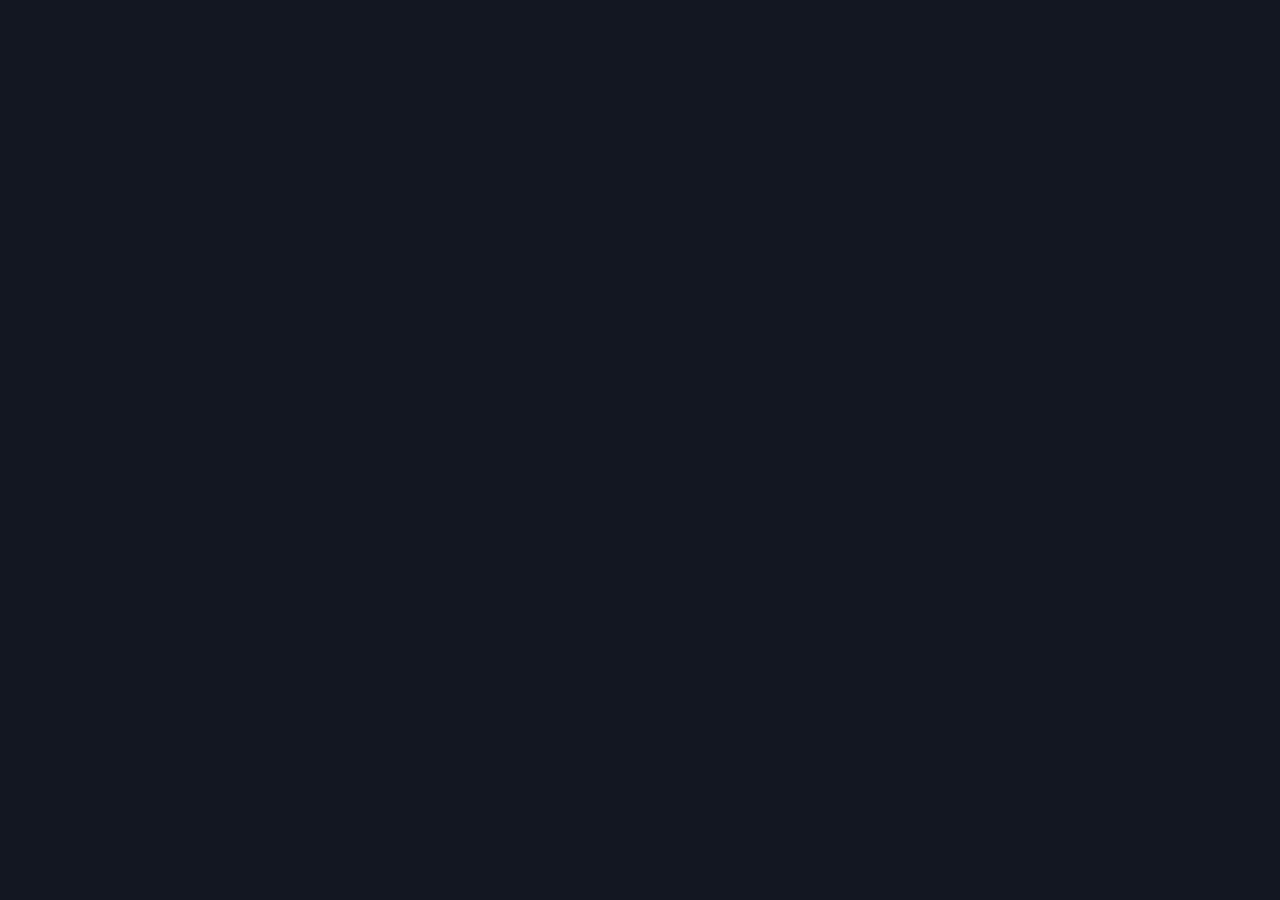
==== frontend/blank.html @ 0f849b4c "finished ML" ====
<!DOCTYPE html>
<html lang="en">
	<head>
		<meta charset="UTF-8">
		<meta name="viewport" content="width=device-width, initial-scale=1">
		<title></title>
		<style>
			html, body { width: 100%; height: 100%; margin: 0; background: #131722; }
		</style>
	</head>
	<body></body>
</html>
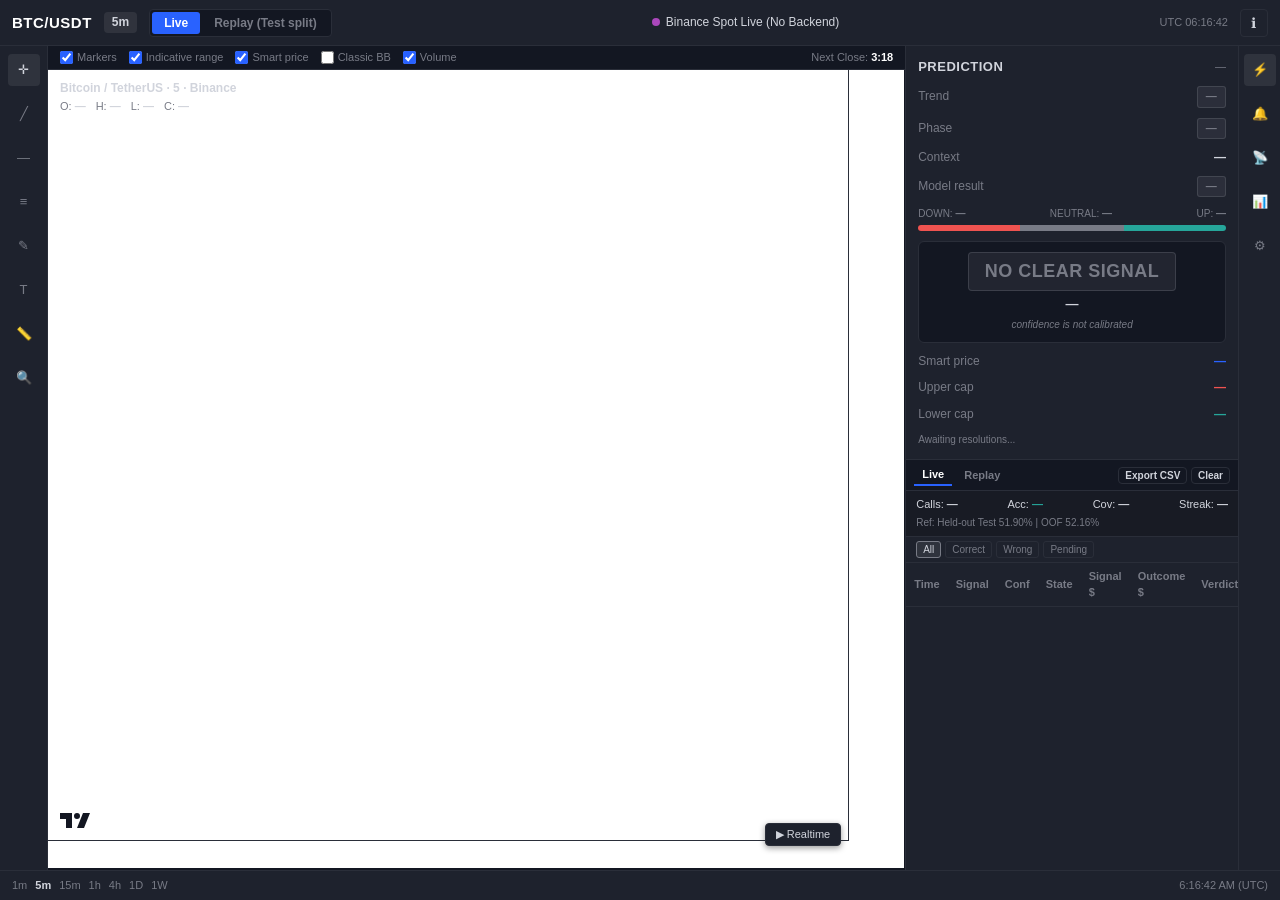
==== commit 792092ad: "frontend: trader dashboard" ====
--- a/frontend/blank.html
+++ b/frontend/blank.html
@@ -1,12 +1,332 @@
 <!DOCTYPE html>
 <html lang="en">
-	<head>
-		<meta charset="UTF-8">
-		<meta name="viewport" content="width=device-width, initial-scale=1">
-		<title></title>
-		<style>
-			html, body { width: 100%; height: 100%; margin: 0; background: #131722; }
-		</style>
-	</head>
-	<body></body>
-</html>
+
+<head>
+  <meta charset="UTF-8">
+  <meta name="viewport" content="width=device-width, initial-scale=1, viewport-fit=cover">
+  <title>BTC/USDT 5m — AI Trader Dashboard</title>
+  <link rel="stylesheet" href="assets/css/dashboard.css">
+  <script src="assets/vendor/lightweight-charts.standalone.production.js"></script>
+</head>
+
+<body>
+  <div class="app-shell">
+    <!-- 1. Top Header -->
+    <header class="header" role="banner">
+      <div class="header-left">
+        <div class="symbol-badge">BTC/USDT</div>
+        <div class="timeframe-pill">5m</div>
+        <div class="segmented-switch" role="tablist">
+          <button id="btn-tab-live" class="segmented-btn active" role="tab" aria-selected="true">Live</button>
+          <button id="btn-tab-replay" class="segmented-btn" role="tab" aria-selected="false">Replay (Test
+            split)</button>
+        </div>
+      </div>
+
+      <div class="header-center">
+        <div class="status-indicator">
+          <span id="status-dot" class="status-dot live"></span>
+          <span id="status-text">Connecting...</span>
+        </div>
+      </div>
+
+      <div class="header-right">
+        <div id="clock-server" class="tabular-nums" style="color: var(--text-dim); font-size: 11px;">UTC 00:00:00</div>
+        <button id="btn-guide" class="btn-icon" aria-label="System Guide & Manual" title="System Guide">ℹ</button>
+      </div>
+    </header>
+
+    <!-- 2. Main Row -->
+    <main class="main-row" role="main">
+      <!-- Left Drawing / Tool Icon Bar -->
+      <aside class="left-toolbar" aria-label="Drawing Tools">
+        <div class="tool-icon active" title="Crosshair">✛</div>
+        <div class="tool-icon" title="Trendline">╱</div>
+        <div class="tool-icon" title="Horizontal Line">―</div>
+        <div class="tool-icon" title="Fibonacci">≡</div>
+        <div class="tool-icon" title="Brush">✎</div>
+        <div class="tool-icon" title="Text">T</div>
+        <div class="tool-icon" title="Measure">📏</div>
+        <div class="tool-icon" title="Zoom In">🔍</div>
+      </aside>
+
+      <!-- Center Chart Viewport -->
+      <section class="chart-area" aria-label="Chart Area">
+        <!-- Layer Overlays Bar -->
+        <div class="chart-toolbar">
+          <div class="layer-toggles">
+            <label class="layer-toggle">
+              <input type="checkbox" data-layer="markers" checked> Markers
+            </label>
+            <label class="layer-toggle">
+              <input type="checkbox" data-layer="bands" checked> Indicative range
+            </label>
+            <label class="layer-toggle">
+              <input type="checkbox" data-layer="smartPrice" checked> Smart price
+            </label>
+            <label class="layer-toggle">
+              <input type="checkbox" data-layer="classicBb"> Classic BB
+            </label>
+            <label class="layer-toggle">
+              <input type="checkbox" data-layer="volume" checked> Volume
+            </label>
+          </div>
+          <div id="countdown-label" style="color: var(--text-dim);">
+            Next Close: <b id="pred-countdown" class="tabular-nums" style="color: #fff;">00:00</b>
+          </div>
+        </div>
+
+        <div id="stale-banner" class="stale-banner"></div>
+
+        <!-- Live Chart Container -->
+        <div id="live-view" class="chart-viewport" style="display: flex;">
+          <div id="live-chart-container" class="chart-container"></div>
+          <div class="chart-legend">
+            <div class="legend-symbol-row">
+              <span>Bitcoin / TetherUS · 5 · Binance</span>
+            </div>
+            <div id="live-legend-ohlc" class="legend-ohlc-row tabular-nums">
+              <span>O: <b class="legend-val">—</b></span>
+              <span>H: <b class="legend-val">—</b></span>
+              <span>L: <b class="legend-val">—</b></span>
+              <span>C: <b class="legend-val">—</b></span>
+            </div>
+          </div>
+          <button id="btn-realtime" class="realtime-btn" title="Go to real-time">▶ Realtime</button>
+        </div>
+
+        <!-- Replay Chart Container -->
+        <div id="replay-view" class="replay-view">
+          <!-- Overview Strip (Train / Val / Test Zones) -->
+          <div class="overview-strip">
+            <div class="overview-legend">
+              <span class="overview-legend-item"><span class="split-dot train"></span>TRAIN</span>
+              <span class="overview-legend-item"><span class="split-dot val"></span>VAL</span>
+              <span class="overview-legend-item"><span class="split-dot test"></span>TEST</span>
+            </div>
+            <div id="overview-chart-container" style="width: 100%; height: 100%;"></div>
+          </div>
+
+          <!-- Replay Interactive Control Bar -->
+          <div class="replay-controls-bar">
+            <div class="replay-controls-left">
+              <button id="btn-test-now" class="btn-ctrl btn-primary">Test now</button>
+              <button id="btn-play-pause" class="btn-ctrl">▶ Play</button>
+              <button id="btn-step-prev" class="btn-ctrl" title="Step -1 (hide candle)">◀ Step -1</button>
+              <button id="btn-step-next" class="btn-ctrl" title="Step +1 (reveal candle)">Step +1 ▶</button>
+              <button id="btn-speed" class="btn-ctrl" title="Replay Speed">1x</button>
+              <button id="btn-reset-replay" class="btn-ctrl">Reset</button>
+            </div>
+            <div class="replay-controls-right">
+              <span id="replay-date-badge" class="badge up">TEST SPLIT</span>
+              <input type="datetime-local" id="replay-date-picker" class="btn-ctrl" style="cursor: pointer;">
+            </div>
+          </div>
+
+          <div id="replay-chart-container" class="chart-container" style="flex: 1; min-height: 0;"></div>
+
+          <div class="replay-footnote">
+            ℹ Replay is a demonstration on held-out data. Do not use it to tune the model.
+          </div>
+        </div>
+      </section>
+
+      <!-- Right Column: Prediction Panel + Log (One Flex Container) -->
+      <aside class="right-column" aria-label="Intelligence Column">
+        <!-- Panel 1: Prediction Panel -->
+        <section class="prediction-panel" aria-label="Model Prediction Panel">
+          <div class="panel-header">
+            <span class="panel-title">Prediction</span>
+            <span id="pred-candle-time" class="panel-subtitle tabular-nums">—</span>
+          </div>
+
+          <!-- Trend & Phase -->
+          <div class="panel-row">
+            <span class="panel-label">Trend</span>
+            <span id="pred-trend-badge" class="badge neutral">—</span>
+          </div>
+          <div class="panel-row">
+            <span class="panel-label">Phase</span>
+            <span id="pred-phase-badge" class="badge neutral">—</span>
+          </div>
+          <div class="panel-row">
+            <span class="panel-label">Context</span>
+            <b id="pred-context-text" style="color: var(--text);">—</b>
+          </div>
+
+          <!-- Model Argmax Result -->
+          <div class="panel-row">
+            <span class="panel-label">Model result</span>
+            <span id="pred-model-result" class="badge neutral"
+              title="Argmax of blended probabilities before override rule">—</span>
+          </div>
+
+          <!-- 3-Class Probabilities -->
+          <div class="probs-container">
+            <div class="prob-labels tabular-nums">
+              <span>DOWN: <b id="pred-prob-down">—</b></span>
+              <span>NEUTRAL: <b id="pred-prob-neu">—</b></span>
+              <span>UP: <b id="pred-prob-up">—</b></span>
+            </div>
+            <div class="prob-track">
+              <div id="prob-bar-down" class="prob-seg down" style="width: 33%;"></div>
+              <div id="prob-bar-neu" class="prob-seg neutral" style="width: 34%;"></div>
+              <div id="prob-bar-up" class="prob-seg up" style="width: 33%;"></div>
+            </div>
+          </div>
+
+          <!-- FINAL DECISION -->
+          <div class="decision-card">
+            <div id="pred-final-badge" class="decision-badge-large badge neutral">NO CLEAR SIGNAL</div>
+            <div id="pred-confidence" class="decision-confidence tabular-nums">—</div>
+            <div class="uncalibrated-note">confidence is not calibrated</div>
+          </div>
+
+          <!-- Indicative Targets -->
+          <div class="panel-row">
+            <span class="panel-label">Smart price</span>
+            <b id="pred-smart-price" class="tabular-nums" style="color: var(--accent);">—</b>
+          </div>
+          <div class="panel-row">
+            <span class="panel-label">Upper cap</span>
+            <b id="pred-upper-cap" class="tabular-nums" style="color: var(--down);">—</b>
+          </div>
+          <div class="panel-row">
+            <span class="panel-label">Lower cap</span>
+            <b id="pred-lower-cap" class="tabular-nums" style="color: var(--up);">—</b>
+          </div>
+          <div class="panel-row" style="font-size: 10px; color: var(--text-dim);">
+            <span id="pred-band-containment">Awaiting resolutions...</span>
+          </div>
+        </section>
+
+        <!-- Panel 2: Prediction Log -->
+        <section class="prediction-log" aria-label="Prediction Ledger Log">
+          <div class="log-tabs-bar">
+            <div class="log-tabs">
+              <button id="log-tab-live" class="log-tab active">Live</button>
+              <button id="log-tab-replay" class="log-tab">Replay</button>
+            </div>
+            <div>
+              <button id="btn-export-csv" class="btn-ctrl" style="padding: 2px 6px; font-size: 10px;">Export
+                CSV</button>
+              <button id="btn-clear-replay" class="btn-ctrl" style="padding: 2px 6px; font-size: 10px;">Clear</button>
+            </div>
+          </div>
+
+          <!-- Summary Strip -->
+          <div class="log-summary-strip">
+            <div class="summary-stats-row">
+              <span>Calls: <b id="log-stat-calls" class="tabular-nums">—</b></span>
+              <span>Acc: <b id="log-stat-accuracy" class="tabular-nums" style="color: var(--up);">—</b></span>
+              <span>Cov: <b id="log-stat-coverage" class="tabular-nums">—</b></span>
+              <span>Streak: <b id="log-stat-streak" class="tabular-nums">—</b></span>
+            </div>
+            <div id="log-stat-benchmark" style="font-size: 10px; color: var(--text-dim);">
+              Ref: Held-out Test 51.90% | OOF 52.16%
+            </div>
+          </div>
+
+          <!-- Filter Pills -->
+          <div class="log-filters-bar">
+            <div class="filter-pills">
+              <button class="filter-pill active" data-filter="all">All</button>
+              <button class="filter-pill" data-filter="correct">Correct</button>
+              <button class="filter-pill" data-filter="wrong">Wrong</button>
+              <button class="filter-pill" data-filter="pending">Pending</button>
+            </div>
+          </div>
+
+          <!-- Scrollable Table -->
+          <div class="log-table-container">
+            <table class="log-table">
+              <thead>
+                <tr>
+                  <th>Time</th>
+                  <th>Signal</th>
+                  <th>Conf</th>
+                  <th>State</th>
+                  <th>Signal $</th>
+                  <th>Outcome $</th>
+                  <th>Verdict</th>
+                </tr>
+              </thead>
+              <tbody id="log-table-body"></tbody>
+            </table>
+          </div>
+        </section>
+      </aside>
+
+      <!-- Far Right Icon Strip -->
+      <aside class="right-strip" aria-label="Right Strip Toolbar">
+        <div class="tool-icon active" title="Signals">⚡</div>
+        <div class="tool-icon" title="Alerts">🔔</div>
+        <div class="tool-icon" title="Data Feed">📡</div>
+        <div class="tool-icon" title="Scorecard">📊</div>
+        <div class="tool-icon" title="Settings">⚙</div>
+      </aside>
+    </main>
+
+    <!-- 3. Bottom Bar -->
+    <footer class="bottom-bar" role="contentinfo">
+      <div class="tf-shortcuts">
+        <span class="tf-shortcut">1m</span>
+        <span class="tf-shortcut active">5m</span>
+        <span class="tf-shortcut">15m</span>
+        <span class="tf-shortcut">1h</span>
+        <span class="tf-shortcut">4h</span>
+        <span class="tf-shortcut">1D</span>
+        <span class="tf-shortcut">1W</span>
+      </div>
+      <div>
+        <span id="clock-local" class="tabular-nums">00:00:00 (Local)</span>
+      </div>
+    </footer>
+
+    <!-- 4. Guide Drawer -->
+    <div id="guide-drawer" class="guide-drawer" role="dialog" aria-modal="true" aria-label="System Manual">
+      <div class="guide-header">
+        <span>Trader's Manual & Guide</span>
+        <button id="btn-close-guide" class="btn-icon" aria-label="Close Guide">✕</button>
+      </div>
+      <div class="guide-body">
+        <h4>1. How to Read in One Second</h4>
+        <p>Look at the <b>FINAL PREDICTION</b> badge. <b>UP</b> (Green) indicates expected expansion upward. <b>DOWN</b>
+          (Red) indicates downward expansion. <b>NO CLEAR SIGNAL</b> (Grey) means market conditions do not provide a
+          statistically verified edge over transaction costs.</p>
+
+        <h4>2. What Confidence Means</h4>
+        <p>The confidence percentage is the internal model probability $\max(P_{\text{up}}, P_{\text{down}})$. It is
+          <b>not calibrated</b> to represent actual empirical win rates. Do not treat 60% as a 60% certainty.</p>
+
+        <h4>3. Why NO CLEAR SIGNAL is Normal</h4>
+        <p>Bitcoin markets spend significant time in consolidation where noise dominates signal. Requiring expansion
+          beyond the <b>23 bps cost floor</b> means the model deliberately filters out ~45% of candles.</p>
+
+        <h4>4. Prediction Horizon</h4>
+        <p>The prediction horizon is strictly <b>2 candles (10 minutes)</b>. Predictions refer to the price change from
+          the signal candle close to the close of candle $k+2$.</p>
+
+        <h4>5. Indicative Range Heuristic</h4>
+        <p>The upper and lower dashed lines are visual heuristics calculated from Wilder's 14-period ATR and directional
+          model probabilities. They are indicative bounds, not guaranteed prediction intervals.</p>
+
+        <h4>6. When NOT to Trust the Signal</h4>
+        <ul>
+          <li>When the <b>Stale Data</b> banner is visible.</li>
+          <li>Immediately following sudden news spikes or extreme volatility.</li>
+          <li>When status indicates <i>imputed features</i> or <i>insufficient buffer</i>.</li>
+          <li>During the first 5 minutes after a connection drop.</li>
+        </ul>
+
+        <h4>7. Disclaimer</h4>
+        <p>This system is for research, forward-testing, and simulation only. Past performance on historical data is no
+          guarantee of future returns.</p>
+      </div>
+    </div>
+  </div>
+
+  <script src="assets/js/dashboard.js"></script>
+</body>
+
+</html>
--- a/frontend/assets/css/dashboard.css
+++ b/frontend/assets/css/dashboard.css
@@ -0,0 +1,835 @@
+/* TradingView Dark Theme Dashboard CSS */
+:root {
+  --bg-app: #131722;
+  --bg-panel: #1e222d;
+  --bg-chart: #131722;
+  --border: #2a2e39;
+  --grid: rgba(42, 46, 57, 0.5);
+  --text: #d1d4dc;
+  --text-dim: #787b86;
+  --up: #26a69a;
+  --down: #ef5350;
+  --neutral: #787b86;
+  --accent: #2962ff;
+  --accent-hover: #1e53e5;
+
+  --right-col-w: clamp(300px, 26vw, 420px);
+  --header-h: 46px;
+  --bottom-h: 30px;
+  --left-bar-w: 48px;
+  --right-strip-w: 42px;
+}
+
+@media (max-width: 1100px) {
+  :root {
+    --right-col-w: clamp(240px, 30vw, 320px);
+  }
+}
+
+* {
+  box-sizing: border-box;
+  margin: 0;
+  padding: 0;
+  font-family: -apple-system, BlinkMacSystemFont, "Trebuchet MS", Roboto, Ubuntu, sans-serif;
+  -webkit-font-smoothing: antialiased;
+}
+
+html, body {
+  width: 100%;
+  max-width: 100vw;
+  height: 100dvh;
+  overflow: hidden;
+  position: relative;
+  background-color: var(--bg-app);
+  color: var(--text);
+  font-size: 13px;
+  line-height: 1.4;
+}
+
+.tabular-nums {
+  font-variant-numeric: tabular-nums;
+}
+
+/* App Shell Grid */
+.app-shell {
+  display: grid;
+  grid-template-rows: auto 1fr auto;
+  height: 100dvh;
+  width: 100vw;
+  max-width: 100vw;
+  overflow: hidden;
+  position: relative;
+  padding-top: env(safe-area-inset-top, 0);
+  padding-bottom: env(safe-area-inset-bottom, 0);
+  padding-left: env(safe-area-inset-left, 0);
+  padding-right: env(safe-area-inset-right, 0);
+}
+
+/* 1. Header Row */
+.header {
+  grid-row: 1;
+  display: flex;
+  align-items: center;
+  justify-content: space-between;
+  height: var(--header-h);
+  background-color: var(--bg-panel);
+  border-bottom: 1px solid var(--border);
+  padding: 0 12px;
+  z-index: 100;
+  user-select: none;
+}
+
+.header-left, .header-center, .header-right {
+  display: flex;
+  align-items: center;
+  gap: 12px;
+}
+
+.symbol-badge {
+  font-size: 15px;
+  font-weight: 700;
+  letter-spacing: 0.5px;
+  color: #fff;
+}
+
+.timeframe-pill {
+  background: rgba(255, 255, 255, 0.08);
+  padding: 2px 8px;
+  border-radius: 4px;
+  font-size: 12px;
+  font-weight: 600;
+  color: var(--text);
+}
+
+.segmented-switch {
+  display: flex;
+  background: var(--bg-app);
+  border: 1px solid var(--border);
+  border-radius: 4px;
+  padding: 2px;
+  gap: 2px;
+}
+
+.segmented-btn {
+  background: transparent;
+  border: none;
+  color: var(--text-dim);
+  padding: 4px 12px;
+  font-size: 12px;
+  font-weight: 600;
+  border-radius: 3px;
+  cursor: pointer;
+  transition: all 150ms ease;
+}
+
+.segmented-btn:hover {
+  color: var(--text);
+}
+
+.segmented-btn.active {
+  background: var(--accent);
+  color: #fff;
+}
+
+.status-indicator {
+  display: flex;
+  align-items: center;
+  gap: 6px;
+  font-size: 12px;
+  font-weight: 500;
+}
+
+.status-dot {
+  width: 8px;
+  height: 8px;
+  border-radius: 50%;
+  background-color: var(--text-dim);
+  transition: background-color 150ms ease;
+}
+
+.status-dot.live { background-color: var(--up); box-shadow: 0 0 6px var(--up); }
+.status-dot.reconnecting { background-color: #ffa726; animation: pulse 1s infinite; }
+.status-dot.stale { background-color: var(--down); }
+.status-dot.mock { background-color: #ab47bc; }
+.status-dot.offline { background-color: #787b86; }
+
+@keyframes pulse {
+  0% { opacity: 0.4; }
+  50% { opacity: 1; }
+  100% { opacity: 0.4; }
+}
+
+.btn-icon {
+  background: transparent;
+  border: 1px solid var(--border);
+  color: var(--text);
+  width: 28px;
+  height: 28px;
+  border-radius: 4px;
+  cursor: pointer;
+  display: flex;
+  align-items: center;
+  justify-content: center;
+  font-size: 14px;
+  transition: all 150ms ease;
+}
+
+.btn-icon:hover {
+  background: rgba(255, 255, 255, 0.08);
+  border-color: var(--text-dim);
+}
+
+/* 2. Main Row (Grid of 4 columns) */
+.main-row {
+  grid-row: 2;
+  display: grid;
+  grid-template-columns: var(--left-bar-w) 1fr var(--right-col-w) var(--right-strip-w);
+  overflow: hidden;
+  height: 100%;
+}
+
+@media (max-width: 800px) {
+  .main-row {
+    grid-template-columns: var(--left-bar-w) 1fr var(--right-strip-w);
+    grid-template-rows: 1fr auto;
+  }
+  .right-column {
+    grid-column: 1 / -1 !important;
+    max-height: 40dvh !important;
+    border-left: none !important;
+    border-top: 1px solid var(--border) !important;
+  }
+}
+
+/* Left Toolbar */
+.left-toolbar {
+  grid-column: 1;
+  background-color: var(--bg-panel);
+  border-right: 1px solid var(--border);
+  display: flex;
+  flex-direction: column;
+  align-items: center;
+  padding: 8px 0;
+  gap: 12px;
+  user-select: none;
+}
+
+.tool-icon {
+  width: 32px;
+  height: 32px;
+  display: flex;
+  align-items: center;
+  justify-content: center;
+  color: var(--text-dim);
+  border-radius: 4px;
+  cursor: pointer;
+  transition: all 150ms ease;
+}
+
+.tool-icon:hover, .tool-icon.active {
+  color: var(--text);
+  background: rgba(255, 255, 255, 0.08);
+}
+
+/* Center Chart Area */
+.chart-area {
+  grid-column: 2;
+  min-width: 0;
+  display: flex;
+  flex-direction: column;
+  height: 100%;
+  position: relative;
+  background-color: var(--bg-chart);
+}
+
+/* Chart Layers Toolbar */
+.chart-toolbar {
+  display: flex;
+  align-items: center;
+  justify-content: space-between;
+  padding: 4px 12px;
+  border-bottom: 1px solid var(--border);
+  background-color: var(--bg-app);
+  font-size: 11px;
+  user-select: none;
+}
+
+.layer-toggles {
+  display: flex;
+  align-items: center;
+  gap: 12px;
+}
+
+.layer-toggle {
+  display: flex;
+  align-items: center;
+  gap: 4px;
+  cursor: pointer;
+  color: var(--text-dim);
+  transition: color 150ms ease;
+}
+
+.layer-toggle:hover {
+  color: var(--text);
+}
+
+.layer-toggle input {
+  cursor: pointer;
+  accent-color: var(--accent);
+}
+
+/* Live Stale Banner */
+.stale-banner {
+  display: none;
+  background: rgba(239, 83, 80, 0.15);
+  border: 1px solid var(--down);
+  color: #ff8a80;
+  padding: 4px 12px;
+  font-size: 12px;
+  font-weight: 600;
+  text-align: center;
+}
+
+.chart-viewport {
+  flex: 1;
+  position: relative;
+  min-height: 0;
+  width: 100%;
+  height: 100%;
+}
+
+.chart-container {
+  width: 100%;
+  height: 100%;
+}
+
+/* Legend Overlay */
+.chart-legend {
+  position: absolute;
+  top: 10px;
+  left: 12px;
+  z-index: 5;
+  pointer-events: none;
+  font-size: 12px;
+  display: flex;
+  flex-direction: column;
+  gap: 2px;
+}
+
+.legend-symbol-row {
+  display: flex;
+  align-items: center;
+  gap: 8px;
+  font-weight: 600;
+}
+
+.legend-ohlc-row {
+  display: flex;
+  gap: 10px;
+  color: var(--text-dim);
+  font-size: 11px;
+}
+
+.legend-val {
+  color: var(--text);
+}
+
+.legend-val.up { color: var(--up); }
+.legend-val.down { color: var(--down); }
+
+/* Realtime button */
+.realtime-btn {
+  position: absolute;
+  bottom: 24px;
+  right: 64px;
+  z-index: 6;
+  background: var(--bg-panel);
+  border: 1px solid var(--border);
+  color: var(--text);
+  padding: 4px 10px;
+  border-radius: 4px;
+  font-size: 11px;
+  cursor: pointer;
+  display: flex;
+  align-items: center;
+  gap: 4px;
+  box-shadow: 0 2px 6px rgba(0, 0, 0, 0.4);
+}
+
+.realtime-btn:hover {
+  background: rgba(255, 255, 255, 0.08);
+}
+
+/* Replay View Specifics */
+.replay-view {
+  display: none;
+  flex-direction: column;
+  width: 100%;
+  height: 100%;
+}
+
+.overview-strip {
+  height: 70px;
+  border-bottom: 1px solid var(--border);
+  position: relative;
+  background: var(--bg-app);
+}
+
+.overview-legend {
+  position: absolute;
+  top: 4px;
+  left: 8px;
+  font-size: 10px;
+  display: flex;
+  gap: 8px;
+  z-index: 5;
+  background: rgba(19, 23, 34, 0.8);
+  padding: 2px 6px;
+  border-radius: 3px;
+}
+
+.overview-legend-item {
+  display: flex;
+  align-items: center;
+  gap: 4px;
+}
+
+.split-dot {
+  width: 6px;
+  height: 6px;
+  border-radius: 50%;
+}
+.split-dot.train { background: #42a5f5; }
+.split-dot.val { background: #ab47bc; }
+.split-dot.test { background: var(--up); }
+
+.replay-controls-bar {
+  display: flex;
+  align-items: center;
+  justify-content: space-between;
+  padding: 6px 12px;
+  border-bottom: 1px solid var(--border);
+  background-color: var(--bg-panel);
+  font-size: 12px;
+  gap: 8px;
+  flex-wrap: wrap;
+}
+
+.replay-controls-left, .replay-controls-right {
+  display: flex;
+  align-items: center;
+  gap: 6px;
+}
+
+.btn-ctrl {
+  background: var(--bg-app);
+  border: 1px solid var(--border);
+  color: var(--text);
+  padding: 4px 10px;
+  border-radius: 4px;
+  font-size: 11px;
+  font-weight: 600;
+  cursor: pointer;
+  transition: all 150ms ease;
+}
+
+.btn-ctrl:hover {
+  background: rgba(255, 255, 255, 0.08);
+  border-color: var(--text-dim);
+}
+
+.btn-ctrl.btn-primary {
+  background: var(--accent);
+  color: #fff;
+  border-color: var(--accent);
+}
+
+.btn-ctrl.btn-primary:hover {
+  background: var(--accent-hover);
+}
+
+.replay-footnote {
+  padding: 4px 12px;
+  font-size: 11px;
+  color: var(--text-dim);
+  background: var(--bg-app);
+  border-top: 1px solid var(--border);
+}
+
+/* 3. Right Column (One single flex element) */
+.right-column {
+  grid-column: 3;
+  width: 100%;
+  background-color: var(--bg-panel);
+  border-left: 1px solid var(--border);
+  display: flex;
+  flex-direction: column;
+  overflow: hidden;
+  height: 100%;
+}
+
+/* Top Panel: Prediction Panel */
+.prediction-panel {
+  flex: 0 0 auto;
+  border-bottom: 1px solid var(--border);
+  padding: 12px;
+  display: flex;
+  flex-direction: column;
+  gap: 10px;
+  transition: background-color 150ms ease;
+}
+
+.panel-header {
+  display: flex;
+  align-items: center;
+  justify-content: space-between;
+}
+
+.panel-title {
+  font-size: 13px;
+  font-weight: 700;
+  text-transform: uppercase;
+  letter-spacing: 0.5px;
+}
+
+.panel-subtitle {
+  font-size: 11px;
+  color: var(--text-dim);
+}
+
+.panel-row {
+  display: flex;
+  align-items: center;
+  justify-content: space-between;
+  font-size: 12px;
+}
+
+.panel-label {
+  color: var(--text-dim);
+}
+
+.badge {
+  padding: 2px 8px;
+  border-radius: 3px;
+  font-weight: 700;
+  font-size: 11px;
+  text-transform: uppercase;
+  letter-spacing: 0.3px;
+}
+
+.badge.up, .badge.uptrend, .badge.breakthrough {
+  background: rgba(38, 166, 154, 0.15);
+  color: var(--up);
+  border: 1px solid rgba(38, 166, 154, 0.3);
+}
+
+.badge.down, .badge.downtrend, .badge.pullback {
+  background: rgba(239, 83, 80, 0.15);
+  color: var(--down);
+  border: 1px solid rgba(239, 83, 80, 0.3);
+}
+
+.badge.neutral, .badge.sideways, .badge.no_call {
+  background: rgba(120, 123, 134, 0.15);
+  color: var(--neutral);
+  border: 1px solid rgba(120, 123, 134, 0.3);
+}
+
+/* Big Decision Box */
+.decision-card {
+  background: var(--bg-app);
+  border: 1px solid var(--border);
+  border-radius: 6px;
+  padding: 10px;
+  text-align: center;
+  display: flex;
+  flex-direction: column;
+  align-items: center;
+  gap: 4px;
+}
+
+.decision-badge-large {
+  font-size: 18px;
+  font-weight: 800;
+  padding: 6px 16px;
+  border-radius: 4px;
+  letter-spacing: 0.5px;
+}
+
+.decision-confidence {
+  font-size: 13px;
+  font-weight: 600;
+  color: var(--text);
+}
+
+.uncalibrated-note {
+  font-size: 10px;
+  color: var(--text-dim);
+  font-style: italic;
+}
+
+/* 3-Class Probabilities Bar */
+.probs-container {
+  display: flex;
+  flex-direction: column;
+  gap: 4px;
+}
+
+.prob-track {
+  height: 6px;
+  width: 100%;
+  display: flex;
+  border-radius: 3px;
+  overflow: hidden;
+  background: var(--bg-app);
+}
+
+.prob-seg {
+  height: 100%;
+  transition: width 150ms ease;
+}
+.prob-seg.down { background: var(--down); }
+.prob-seg.neutral { background: var(--neutral); }
+.prob-seg.up { background: var(--up); }
+
+.prob-labels {
+  display: flex;
+  justify-content: space-between;
+  font-size: 10px;
+  color: var(--text-dim);
+}
+
+/* Bottom Panel: Prediction Log */
+.prediction-log {
+  flex: 1 1 0;
+  min-height: 0;
+  display: flex;
+  flex-direction: column;
+  overflow: hidden;
+}
+
+.log-tabs-bar {
+  display: flex;
+  align-items: center;
+  justify-content: space-between;
+  padding: 4px 8px;
+  background: var(--bg-app);
+  border-bottom: 1px solid var(--border);
+}
+
+.log-tabs {
+  display: flex;
+  gap: 4px;
+}
+
+.log-tab {
+  background: transparent;
+  border: none;
+  color: var(--text-dim);
+  padding: 4px 8px;
+  font-size: 11px;
+  font-weight: 600;
+  cursor: pointer;
+}
+
+.log-tab.active {
+  color: #fff;
+  border-bottom: 2px solid var(--accent);
+}
+
+.log-summary-strip {
+  padding: 6px 10px;
+  background: rgba(0, 0, 0, 0.2);
+  border-bottom: 1px solid var(--border);
+  font-size: 11px;
+  display: flex;
+  flex-direction: column;
+  gap: 4px;
+}
+
+.summary-stats-row {
+  display: flex;
+  justify-content: space-between;
+}
+
+.log-filters-bar {
+  display: flex;
+  align-items: center;
+  justify-content: space-between;
+  padding: 4px 10px;
+  background: var(--bg-panel);
+  border-bottom: 1px solid var(--border);
+  font-size: 11px;
+}
+
+.filter-pills {
+  display: flex;
+  gap: 4px;
+}
+
+.filter-pill {
+  background: transparent;
+  border: 1px solid var(--border);
+  color: var(--text-dim);
+  border-radius: 3px;
+  padding: 2px 6px;
+  font-size: 10px;
+  cursor: pointer;
+}
+
+.filter-pill.active {
+  background: rgba(255, 255, 255, 0.08);
+  color: var(--text);
+  border-color: var(--text-dim);
+}
+
+/* Log Table Body */
+.log-table-container {
+  flex: 1;
+  overflow-y: auto;
+  min-height: 0;
+}
+
+.log-table {
+  width: 100%;
+  border-collapse: collapse;
+  font-size: 11px;
+}
+
+.log-table th {
+  position: sticky;
+  top: 0;
+  background: var(--bg-panel);
+  color: var(--text-dim);
+  font-weight: 600;
+  text-align: left;
+  padding: 6px 8px;
+  border-bottom: 1px solid var(--border);
+  user-select: none;
+}
+
+.log-table td {
+  padding: 6px 8px;
+  border-bottom: 1px solid rgba(42, 46, 57, 0.4);
+  white-space: nowrap;
+}
+
+.log-table tr {
+  cursor: pointer;
+  transition: background-color 100ms ease;
+}
+
+.log-table tr:hover {
+  background-color: rgba(255, 255, 255, 0.04);
+}
+
+.log-table tr.correct {
+  background-color: rgba(38, 166, 154, 0.08);
+}
+
+.log-table tr.wrong {
+  background-color: rgba(239, 83, 80, 0.08);
+}
+
+/* 4. Right Strip Toolbar */
+.right-strip {
+  grid-column: 4;
+  background-color: var(--bg-panel);
+  border-left: 1px solid var(--border);
+  display: flex;
+  flex-direction: column;
+  align-items: center;
+  padding: 8px 0;
+  gap: 12px;
+  user-select: none;
+}
+
+/* 5. Bottom Bar */
+.bottom-bar {
+  grid-row: 3;
+  height: var(--bottom-h);
+  background-color: var(--bg-panel);
+  border-top: 1px solid var(--border);
+  display: flex;
+  align-items: center;
+  justify-content: space-between;
+  padding: 0 12px;
+  font-size: 11px;
+  color: var(--text-dim);
+  user-select: none;
+}
+
+.tf-shortcuts {
+  display: flex;
+  gap: 8px;
+}
+
+.tf-shortcut {
+  cursor: pointer;
+  transition: color 150ms ease;
+}
+
+.tf-shortcut:hover, .tf-shortcut.active {
+  color: var(--text);
+  font-weight: 700;
+}
+
+/* 6. Guide Drawer (Overlays right column) */
+.guide-drawer {
+  position: absolute;
+  top: var(--header-h);
+  right: 0;
+  width: var(--right-col-w);
+  bottom: var(--bottom-h);
+  background: var(--bg-panel);
+  border-left: 1px solid var(--border);
+  box-shadow: -4px 0 16px rgba(0, 0, 0, 0.5);
+  display: flex;
+  flex-direction: column;
+  z-index: 99;
+  transform: translateX(100%);
+  visibility: hidden;
+  pointer-events: none;
+  transition: transform 200ms ease, visibility 200ms ease;
+}
+
+.guide-drawer.open {
+  transform: translateX(0);
+  visibility: visible;
+  pointer-events: auto;
+}
+
+.guide-header {
+  display: flex;
+  align-items: center;
+  justify-content: space-between;
+  padding: 12px 16px;
+  border-bottom: 1px solid var(--border);
+  font-size: 14px;
+  font-weight: 700;
+}
+
+.guide-body {
+  flex: 1;
+  overflow-y: auto;
+  padding: 16px;
+  font-size: 12px;
+  line-height: 1.6;
+  color: var(--text);
+}
+
+.guide-body h4 {
+  margin: 12px 0 4px 0;
+  font-size: 13px;
+  color: #fff;
+}
+
+.guide-body p, .guide-body ul {
+  margin-bottom: 8px;
+  color: var(--text);
+}
+
+.guide-body ul {
+  padding-left: 16px;
+}
+
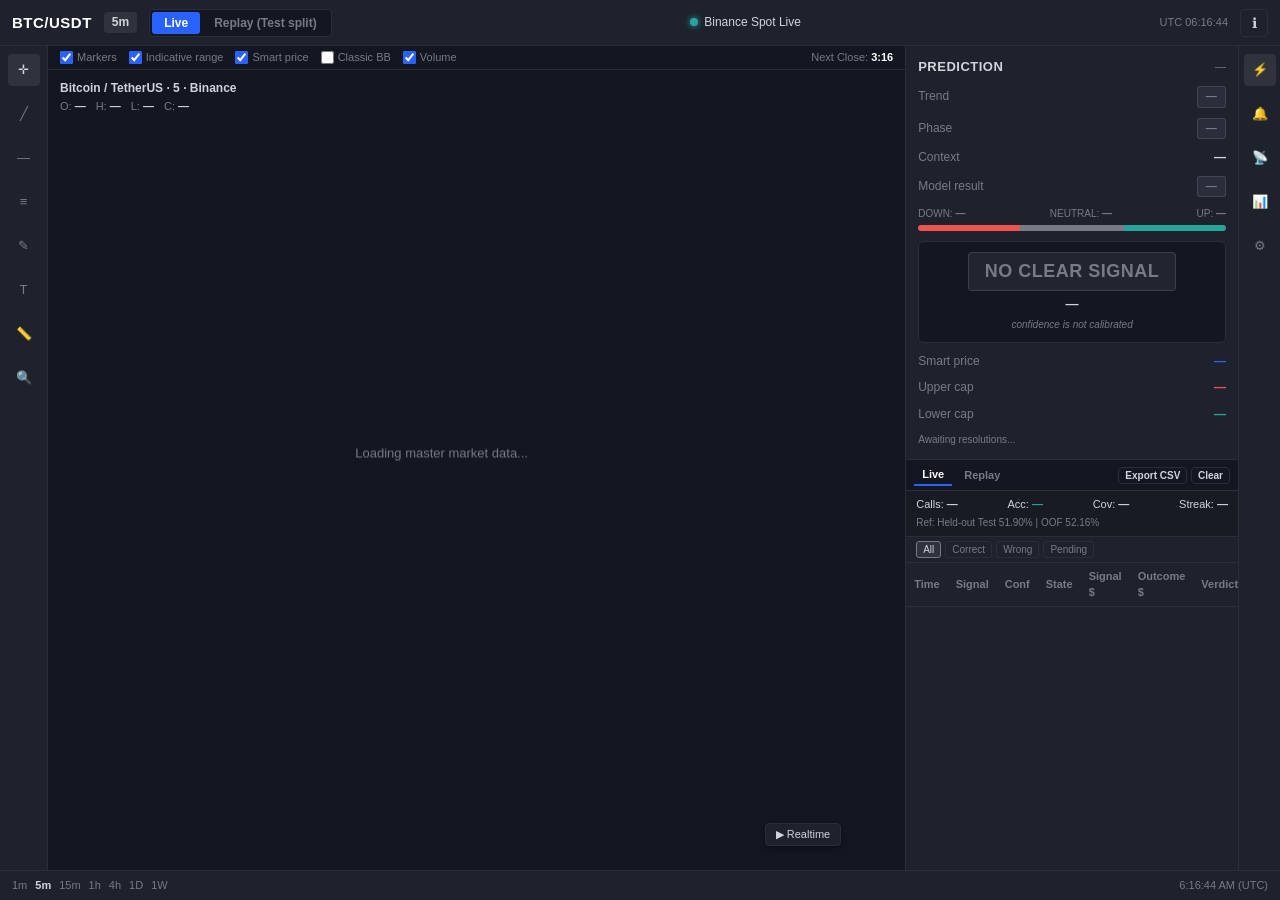
==== commit 605399ba: "feat(dashboard): replace TradingView with native canvas chart, sync master data from Binance API, an" ====
--- a/frontend/blank.html
+++ b/frontend/blank.html
@@ -6,7 +6,7 @@
   <meta name="viewport" content="width=device-width, initial-scale=1, viewport-fit=cover">
   <title>BTC/USDT 5m — AI Trader Dashboard</title>
   <link rel="stylesheet" href="assets/css/dashboard.css">
-  <script src="assets/vendor/lightweight-charts.standalone.production.js"></script>
+  <script src="assets/js/native_chart.js"></script>
 </head>
 
 <body>
--- a/frontend/assets/css/dashboard.css
+++ b/frontend/assets/css/dashboard.css
@@ -40,10 +40,40 @@
   height: 100dvh;
   overflow: hidden;
   position: relative;
-  background-color: var(--bg-app);
+  background-color: #131722 !important;
   color: var(--text);
   font-size: 13px;
   line-height: 1.4;
+}
+
+.chart-viewport,
+.chart-container,
+.chart-area,
+.overview-strip,
+#live-chart-container,
+#replay-chart-container,
+#overview-chart-container {
+  background-color: #131722 !important;
+}
+
+canvas {
+  background-color: #131722 !important;
+}
+
+.native-chart-canvas {
+  cursor: crosshair;
+  touch-action: none;
+  user-select: none;
+  display: block;
+}
+
+input[type="datetime-local"] {
+  color-scheme: dark;
+  background: var(--bg-panel);
+  color: var(--text);
+  border: 1px solid var(--border);
+  padding: 3px 6px;
+  border-radius: 4px;
 }
 
 .tabular-nums {
@@ -301,6 +331,8 @@
 .chart-container {
   width: 100%;
   height: 100%;
+  position: relative;
+  overflow: hidden;
 }
 
 /* Legend Overlay */
@@ -413,6 +445,8 @@
   font-size: 12px;
   gap: 8px;
   flex-wrap: wrap;
+  position: relative;
+  z-index: 10;
 }
 
 .replay-controls-left, .replay-controls-right {
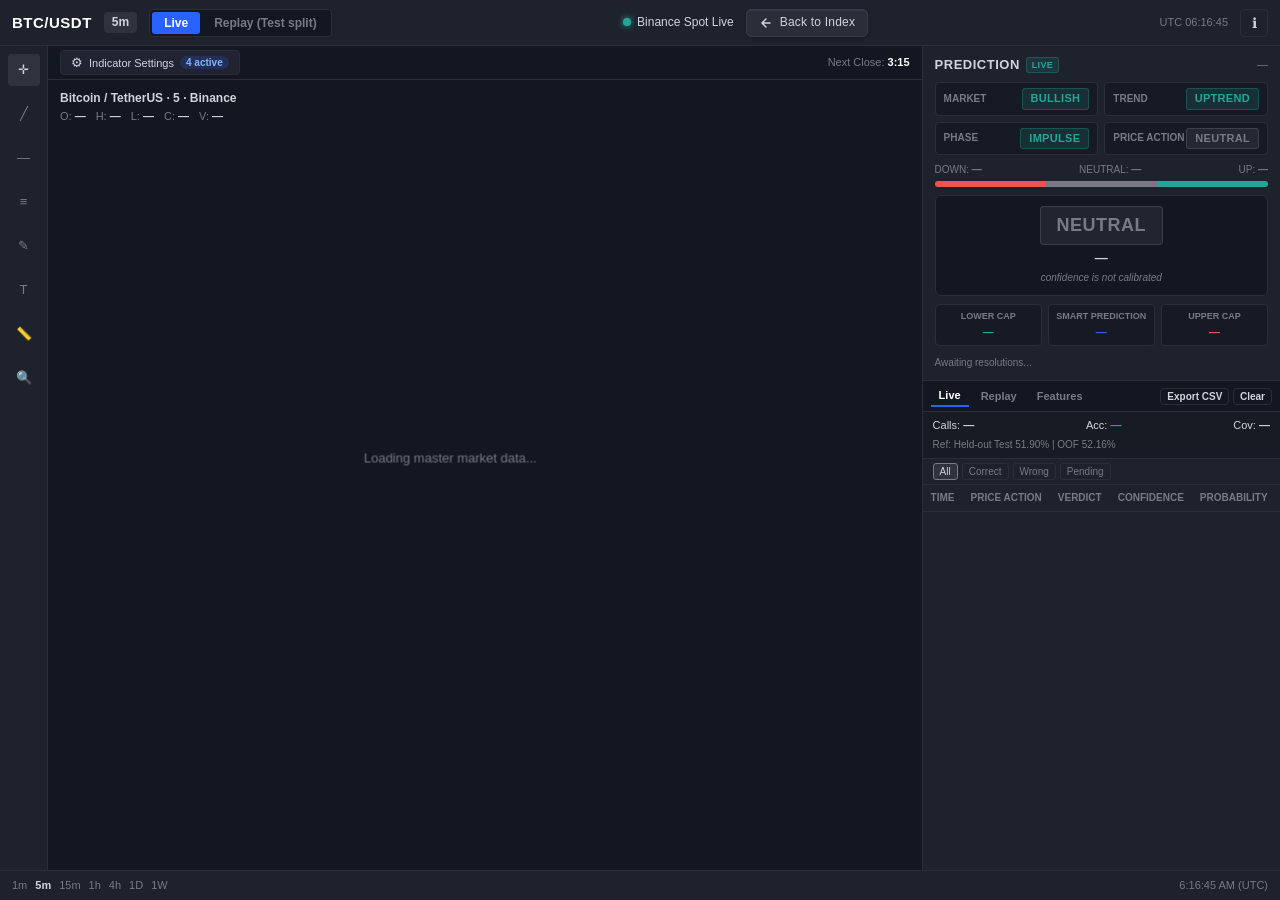
==== commit 761ed07b: "finished frontend changes" ====
--- a/frontend/blank.html
+++ b/frontend/blank.html
@@ -5,8 +5,8 @@
   <meta charset="UTF-8">
   <meta name="viewport" content="width=device-width, initial-scale=1, viewport-fit=cover">
   <title>BTC/USDT 5m — AI Trader Dashboard</title>
-  <link rel="stylesheet" href="assets/css/dashboard.css">
-  <script src="assets/js/native_chart.js"></script>
+  <link rel="stylesheet" href="assets/css/dashboard.css?v=1.2">
+  <script src="assets/js/native_chart.js?v=1.1"></script>
 </head>
 
 <body>
@@ -28,6 +28,12 @@
           <span id="status-dot" class="status-dot live"></span>
           <span id="status-text">Connecting...</span>
         </div>
+        <a id="btn-back-index" href="index.html" class="btn-back-index" role="button" aria-label="Back to index page" title="Back to index.html">
+          <svg class="btn-back-icon" width="14" height="14" viewBox="0 0 24 24" fill="none" stroke="currentColor" stroke-width="2.4" stroke-linecap="round" stroke-linejoin="round" aria-hidden="true">
+            <path d="M19 12H5M12 19l-7-7 7-7"/>
+          </svg>
+          <span class="btn-back-text">Back to Index</span>
+        </a>
       </div>
 
       <div class="header-right">
@@ -52,27 +58,82 @@
 
       <!-- Center Chart Viewport -->
       <section class="chart-area" aria-label="Chart Area">
-        <!-- Layer Overlays Bar -->
+        <!-- Chart Toolbar: Indicator Settings & Candle Countdown -->
         <div class="chart-toolbar">
-          <div class="layer-toggles">
-            <label class="layer-toggle">
-              <input type="checkbox" data-layer="markers" checked> Markers
-            </label>
-            <label class="layer-toggle">
-              <input type="checkbox" data-layer="bands" checked> Indicative range
-            </label>
-            <label class="layer-toggle">
-              <input type="checkbox" data-layer="smartPrice" checked> Smart price
-            </label>
-            <label class="layer-toggle">
-              <input type="checkbox" data-layer="classicBb"> Classic BB
-            </label>
-            <label class="layer-toggle">
-              <input type="checkbox" data-layer="volume" checked> Volume
-            </label>
+          <div class="toolbar-left-group">
+            <button id="btn-indicator-settings" class="indicator-settings-btn" title="Configure Indicator Overlays">
+              <span class="icon">⚙</span>
+              <span>Indicator Settings</span>
+              <span class="indicator-badge" id="active-indicators-count">4 active</span>
+            </button>
           </div>
           <div id="countdown-label" style="color: var(--text-dim);">
             Next Close: <b id="pred-countdown" class="tabular-nums" style="color: #fff;">00:00</b>
+          </div>
+        </div>
+
+        <!-- Indicator Settings Dropdown / Popover -->
+        <div id="indicator-settings-popover" class="indicator-settings-popover" role="dialog" aria-modal="true" aria-label="Indicator Settings">
+          <div class="settings-popover-header">
+            <div class="settings-title-group">
+              <span class="settings-icon">⚙</span>
+              <h3 class="settings-title">Indicator Settings</h3>
+            </div>
+            <button id="btn-close-indicator-settings" class="btn-icon" aria-label="Close Settings">✕</button>
+          </div>
+          <div class="settings-popover-subtitle">
+            Configure visible technical layers & AI indicator overlays on the chart
+          </div>
+          <div class="settings-items-list">
+            <label class="settings-item">
+              <div class="settings-item-checkbox">
+                <input type="checkbox" data-layer="bands" checked autocomplete="off">
+              </div>
+              <div class="settings-item-text">
+                <div class="settings-item-name">Adaptive Channel</div>
+                <div class="settings-item-desc">Full-chart continuous volatility channel (20-period baseline ±2.0σ envelope)</div>
+              </div>
+            </label>
+
+            <label class="settings-item">
+              <div class="settings-item-checkbox">
+                <input type="checkbox" data-layer="markers" checked autocomplete="off">
+              </div>
+              <div class="settings-item-text">
+                <div class="settings-item-name">AI Directional Signals</div>
+                <div class="settings-item-desc">Machine learning trade arrows (UP / DOWN) predicted at candle close for horizon N=2 (10 min)</div>
+              </div>
+            </label>
+
+            <label class="settings-item">
+              <div class="settings-item-checkbox">
+                <input type="checkbox" data-layer="actualLine" autocomplete="off">
+              </div>
+              <div class="settings-item-text">
+                <div class="settings-item-name">Actual Price Line (Body Midpoints)</div>
+                <div class="settings-item-desc">Continuous golden trajectory connecting the exact center of candle bodies</div>
+              </div>
+            </label>
+
+            <label class="settings-item">
+              <div class="settings-item-checkbox">
+                <input type="checkbox" data-layer="smartPrice" checked autocomplete="off">
+              </div>
+              <div class="settings-item-text">
+                <div class="settings-item-name">Predicted Directions Line & Forecast</div>
+                <div class="settings-item-desc">Persistent prediction path and anchored forecast rays smartly scaled by accuracy</div>
+              </div>
+            </label>
+
+            <label class="settings-item">
+              <div class="settings-item-checkbox">
+                <input type="checkbox" data-layer="volume" checked autocomplete="off">
+              </div>
+              <div class="settings-item-text">
+                <div class="settings-item-name">Volume Histogram</div>
+                <div class="settings-item-desc">Trading volume bars at chart bottom color-coded by buying and selling pressure</div>
+              </div>
+            </label>
           </div>
         </div>
 
@@ -90,9 +151,9 @@
               <span>H: <b class="legend-val">—</b></span>
               <span>L: <b class="legend-val">—</b></span>
               <span>C: <b class="legend-val">—</b></span>
-            </div>
-          </div>
-          <button id="btn-realtime" class="realtime-btn" title="Go to real-time">▶ Realtime</button>
+              <span>V: <b class="legend-val">—</b></span>
+            </div>
+          </div>
         </div>
 
         <!-- Replay Chart Container -->
@@ -119,11 +180,25 @@
             </div>
             <div class="replay-controls-right">
               <span id="replay-date-badge" class="badge up">TEST SPLIT</span>
-              <input type="datetime-local" id="replay-date-picker" class="btn-ctrl" style="cursor: pointer;">
-            </div>
-          </div>
-
-          <div id="replay-chart-container" class="chart-container" style="flex: 1; min-height: 0;"></div>
+              <input type="date" id="replay-date-picker" class="btn-ctrl" style="cursor: pointer; color: #fff; background: #1e222d; border: 1px solid #363c4e; border-radius: 4px; padding: 3px 6px;" title="Select Replay Date (Test Partition)">
+            </div>
+          </div>
+
+          <div style="position: relative; flex: 1; min-height: 0; display: flex;">
+            <div id="replay-chart-container" class="chart-container" style="flex: 1; min-height: 0;"></div>
+            <div class="chart-legend">
+              <div class="legend-symbol-row">
+                <span>Bitcoin / TetherUS · 5 · Binance (Replay)</span>
+              </div>
+              <div id="replay-legend-ohlc" class="legend-ohlc-row tabular-nums">
+                <span>O: <b class="legend-val">—</b></span>
+                <span>H: <b class="legend-val">—</b></span>
+                <span>L: <b class="legend-val">—</b></span>
+                <span>C: <b class="legend-val">—</b></span>
+                <span>V: <b class="legend-val">—</b></span>
+              </div>
+            </div>
+          </div>
 
           <div class="replay-footnote">
             ℹ Replay is a demonstration on held-out data. Do not use it to tune the model.
@@ -137,28 +212,28 @@
         <section class="prediction-panel" aria-label="Model Prediction Panel">
           <div class="panel-header">
             <span class="panel-title">Prediction</span>
-            <span id="pred-candle-time" class="panel-subtitle tabular-nums">—</span>
-          </div>
-
-          <!-- Trend & Phase -->
-          <div class="panel-row">
-            <span class="panel-label">Trend</span>
-            <span id="pred-trend-badge" class="badge neutral">—</span>
-          </div>
-          <div class="panel-row">
-            <span class="panel-label">Phase</span>
-            <span id="pred-phase-badge" class="badge neutral">—</span>
-          </div>
-          <div class="panel-row">
-            <span class="panel-label">Context</span>
-            <b id="pred-context-text" style="color: var(--text);">—</b>
-          </div>
-
-          <!-- Model Argmax Result -->
-          <div class="panel-row">
-            <span class="panel-label">Model result</span>
-            <span id="pred-model-result" class="badge neutral"
-              title="Argmax of blended probabilities before override rule">—</span>
+            <span id="pred-source-badge" class="badge up" style="margin-left: 6px; font-size: 9px; padding: 1px 5px;">LIVE</span>
+            <span id="pred-candle-time" class="panel-subtitle tabular-nums" style="margin-left: auto;">—</span>
+          </div>
+
+          <!-- The 4 Core Name Tags: 2x2 Grid -->
+          <div class="tags-grid-2x2">
+            <div class="tag-cell">
+              <span class="tag-cell-label">Market</span>
+              <span id="pred-market-badge" class="badge bullish">BULLISH</span>
+            </div>
+            <div class="tag-cell">
+              <span class="tag-cell-label">Trend</span>
+              <span id="pred-trend-badge" class="badge uptrend">UPTREND</span>
+            </div>
+            <div class="tag-cell">
+              <span class="tag-cell-label">Phase</span>
+              <span id="pred-phase-badge" class="badge impulse">IMPULSE</span>
+            </div>
+            <div class="tag-cell">
+              <span class="tag-cell-label">Price Action</span>
+              <span id="pred-price-action-badge" class="badge neutral">NEUTRAL</span>
+            </div>
           </div>
 
           <!-- 3-Class Probabilities -->
@@ -175,27 +250,29 @@
             </div>
           </div>
 
-          <!-- FINAL DECISION -->
+          <!-- FINAL DECISION (PRICE ACTION) -->
           <div class="decision-card">
-            <div id="pred-final-badge" class="decision-badge-large badge neutral">NO CLEAR SIGNAL</div>
+            <div id="pred-final-badge" class="decision-badge-large badge neutral">NEUTRAL</div>
             <div id="pred-confidence" class="decision-confidence tabular-nums">—</div>
             <div class="uncalibrated-note">confidence is not calibrated</div>
           </div>
 
-          <!-- Indicative Targets -->
-          <div class="panel-row">
-            <span class="panel-label">Smart price</span>
-            <b id="pred-smart-price" class="tabular-nums" style="color: var(--accent);">—</b>
-          </div>
-          <div class="panel-row">
-            <span class="panel-label">Upper cap</span>
-            <b id="pred-upper-cap" class="tabular-nums" style="color: var(--down);">—</b>
-          </div>
-          <div class="panel-row">
-            <span class="panel-label">Lower cap</span>
-            <b id="pred-lower-cap" class="tabular-nums" style="color: var(--up);">—</b>
-          </div>
-          <div class="panel-row" style="font-size: 10px; color: var(--text-dim);">
+          <!-- Indicative Targets: 1x3 Side-by-Side Row -->
+          <div class="targets-row-1x3">
+            <div class="target-cell">
+              <span class="target-label">Lower Cap</span>
+              <b id="pred-lower-cap" class="target-val up tabular-nums">—</b>
+            </div>
+            <div class="target-cell">
+              <span class="target-label">Smart Prediction</span>
+              <b id="pred-smart-price" class="target-val accent tabular-nums">—</b>
+            </div>
+            <div class="target-cell">
+              <span class="target-label">Upper Cap</span>
+              <b id="pred-upper-cap" class="target-val down tabular-nums">—</b>
+            </div>
+          </div>
+          <div class="panel-row" style="font-size: 10px; color: var(--text-dim); margin-top: 2px;">
             <span id="pred-band-containment">Awaiting resolutions...</span>
           </div>
         </section>
@@ -206,21 +283,24 @@
             <div class="log-tabs">
               <button id="log-tab-live" class="log-tab active">Live</button>
               <button id="log-tab-replay" class="log-tab">Replay</button>
-            </div>
-            <div>
+              <button id="log-tab-features" class="log-tab">Features</button>
+            </div>
+            <div id="log-actions-live-replay">
               <button id="btn-export-csv" class="btn-ctrl" style="padding: 2px 6px; font-size: 10px;">Export
                 CSV</button>
               <button id="btn-clear-replay" class="btn-ctrl" style="padding: 2px 6px; font-size: 10px;">Clear</button>
             </div>
+            <div id="log-actions-features" style="display: none;">
+              <button id="btn-export-features" class="btn-ctrl" style="padding: 2px 6px; font-size: 10px;">Export JSON</button>
+            </div>
           </div>
 
           <!-- Summary Strip -->
-          <div class="log-summary-strip">
+          <div class="log-summary-strip" id="log-summary-strip">
             <div class="summary-stats-row">
               <span>Calls: <b id="log-stat-calls" class="tabular-nums">—</b></span>
               <span>Acc: <b id="log-stat-accuracy" class="tabular-nums" style="color: var(--up);">—</b></span>
               <span>Cov: <b id="log-stat-coverage" class="tabular-nums">—</b></span>
-              <span>Streak: <b id="log-stat-streak" class="tabular-nums">—</b></span>
             </div>
             <div id="log-stat-benchmark" style="font-size: 10px; color: var(--text-dim);">
               Ref: Held-out Test 51.90% | OOF 52.16%
@@ -228,7 +308,7 @@
           </div>
 
           <!-- Filter Pills -->
-          <div class="log-filters-bar">
+          <div class="log-filters-bar" id="log-filters-bar">
             <div class="filter-pills">
               <button class="filter-pill active" data-filter="all">All</button>
               <button class="filter-pill" data-filter="correct">Correct</button>
@@ -238,32 +318,111 @@
           </div>
 
           <!-- Scrollable Table -->
-          <div class="log-table-container">
+          <div class="log-table-container" id="log-table-container">
             <table class="log-table">
               <thead>
                 <tr>
                   <th>Time</th>
-                  <th>Signal</th>
-                  <th>Conf</th>
-                  <th>State</th>
-                  <th>Signal $</th>
-                  <th>Outcome $</th>
-                  <th>Verdict</th>
+                  <th>Price Action</th>
+                  <th style="text-align: center;">Verdict</th>
+                  <th style="text-align: right;">Confidence</th>
+                  <th style="text-align: right;">Probability</th>
+                  <th>Market</th>
+                  <th>Trend</th>
+                  <th>Phase</th>
                 </tr>
               </thead>
               <tbody id="log-table-body"></tbody>
             </table>
           </div>
+
+          <!-- Panel 2C: Features Engineering & Input Catalog View -->
+          <div id="features-panel-view" class="features-panel-view" style="display: none;">
+            <!-- Pipeline Architecture / How We Do Feature Engineering Card -->
+            <div class="features-pipeline-banner">
+              <div class="pipeline-header">
+                <button id="btn-toggle-pipeline-details" class="btn-ctrl" style="padding: 3px 8px; font-size: 10.5px;">How Features Are Calculated / Pipeline Workflow ▼</button>
+              </div>
+              <div id="pipeline-details-content" class="pipeline-details-collapsed">
+                <div class="pipeline-nav-bar">
+                  <span class="pipeline-nav-hint">Steps:</span>
+                  <div class="pipeline-step-pills" id="pipeline-step-pills">
+                    <button class="step-pill active" data-step="1">1. Ingestion</button>
+                    <button class="step-pill" data-step="2">2. Anti-Leakage</button>
+                    <button class="step-pill" data-step="3">3. Stationarity</button>
+                    <button class="step-pill" data-step="4">4. Extraction</button>
+                    <button class="step-pill" data-step="5">5. Vector</button>
+                  </div>
+                </div>
+                <div class="pipeline-steps-scroll" id="pipeline-steps-scroll">
+                  <div class="pipeline-steps-grid" id="pipeline-steps-container">
+                    <!-- Steps dynamically populated from PIPELINE_STAGES -->
+                  </div>
+                </div>
+              </div>
+            </div>
+
+            <!-- Features Search & Counter Toolbar -->
+            <div class="features-toolbar">
+              <div class="features-search-box">
+                <span class="search-icon">🔍</span>
+                <input type="text" id="features-search-input" placeholder="Filter Horizon-2 features by name, math formula, or description..." autocomplete="off" />
+                <button id="btn-clear-features-search" class="btn-clear-search" style="display: none;">✕</button>
+              </div>
+              <div class="features-count-label">
+                Showing <b id="features-visible-count">101</b> / 101 Horizon-2 features
+              </div>
+            </div>
+
+            <!-- Category & Model Scope Filter Pills -->
+            <div class="features-categories-bar">
+              <div class="model-scope-row">
+                <div style="display: flex; align-items: center; gap: 8px;">
+                  <span class="model-scope-label">Active Model Scope:</span>
+                  <div id="features-model-pills" class="filter-pills">
+                    <button class="filter-pill active" data-model="all" title="Dedicated Horizon-2 feature set (all different horizon 3, 6, 12 features removed)">Horizon-2 Features (101)</button>
+                    <button class="filter-pill" data-model="linear" title="Linear models decorrelated feature subset">Linear LR (41)</button>
+                    <button class="filter-pill" data-model="meta" title="Meta-Model Combiner stacks 15 inputs: 9 model probability outputs + 6 continuous TA indicators">Meta-Model (15)</button>
+                  </div>
+                </div>
+              </div>
+              <div id="features-category-pills" class="filter-pills category-pills-scrollable">
+                <button class="filter-pill active" data-cat="all">All Groups (101)</button>
+                <button class="filter-pill" data-cat="returns">Returns (2)</button>
+                <button class="filter-pill" data-cat="volatility">Volatility (12)</button>
+                <button class="filter-pill" data-cat="momentum">Momentum (13)</button>
+                <button class="filter-pill" data-cat="ma_structure">Moving Averages (36)</button>
+                <button class="filter-pill" data-cat="order_flow">Order Flow & Volume (4)</button>
+                <button class="filter-pill" data-cat="structure">Market Structure (15)</button>
+                <button class="filter-pill" data-cat="candle_shape">Candle Shape (6)</button>
+                <button class="filter-pill" data-cat="mtf_1h">MTF 1H (3)</button>
+                <button class="filter-pill" data-cat="time">Time & Seasonal (10)</button>
+              </div>
+            </div>
+
+            <!-- Features Table -->
+            <div class="features-table-container" id="features-table-container">
+              <table class="features-table">
+                <thead>
+                  <tr>
+                    <th style="width: 32px; text-align: center;">#</th>
+                    <th>Feature Name</th>
+                    <th style="text-align: right; min-width: 90px;">Calculated Value</th>
+                    <th>Category</th>
+                    <th>Active Models</th>
+                    <th>Engineering Formula</th>
+                    <th>Lookback Window</th>
+                    <th>Scale / Unit</th>
+                    <th>What It Measures (Model Purpose)</th>
+                  </tr>
+                </thead>
+                <tbody id="features-table-body">
+                  <!-- Dynamically populated from FEATURES_CATALOG -->
+                </tbody>
+              </table>
+            </div>
+          </div>
         </section>
-      </aside>
-
-      <!-- Far Right Icon Strip -->
-      <aside class="right-strip" aria-label="Right Strip Toolbar">
-        <div class="tool-icon active" title="Signals">⚡</div>
-        <div class="tool-icon" title="Alerts">🔔</div>
-        <div class="tool-icon" title="Data Feed">📡</div>
-        <div class="tool-icon" title="Scorecard">📊</div>
-        <div class="tool-icon" title="Settings">⚙</div>
       </aside>
     </main>
 
@@ -307,9 +466,9 @@
         <p>The prediction horizon is strictly <b>2 candles (10 minutes)</b>. Predictions refer to the price change from
           the signal candle close to the close of candle $k+2$.</p>
 
-        <h4>5. Indicative Range Heuristic</h4>
-        <p>The upper and lower dashed lines are visual heuristics calculated from Wilder's 14-period ATR and directional
-          model probabilities. They are indicative bounds, not guaranteed prediction intervals.</p>
+        <h4>5. Adaptive Channel & Price Targets</h4>
+        <p>The continuous adaptive channel envelopes normal volatility dynamics across all candles. In addition, forward
+          projected price target rays are derived from 14-period ATR and directional model probabilities for candle $k+2$.</p>
 
         <h4>6. When NOT to Trust the Signal</h4>
         <ul>
@@ -326,7 +485,8 @@
     </div>
   </div>
 
-  <script src="assets/js/dashboard.js"></script>
+  <script src="assets/js/features_data.js?v=1.1"></script>
+  <script src="assets/js/dashboard.js?v=1.4"></script>
 </body>
 
 </html>
--- a/frontend/assets/css/dashboard.css
+++ b/frontend/assets/css/dashboard.css
@@ -13,16 +13,15 @@
   --accent: #2962ff;
   --accent-hover: #1e53e5;
 
-  --right-col-w: clamp(300px, 26vw, 420px);
+  --right-col-w: clamp(340px, 28vw, 480px);
   --header-h: 46px;
   --bottom-h: 30px;
   --left-bar-w: 48px;
-  --right-strip-w: 42px;
 }
 
 @media (max-width: 1100px) {
   :root {
-    --right-col-w: clamp(240px, 30vw, 320px);
+    --right-col-w: clamp(300px, 32vw, 380px);
   }
 }
 
@@ -83,8 +82,9 @@
 /* App Shell Grid */
 .app-shell {
   display: grid;
-  grid-template-rows: auto 1fr auto;
+  grid-template-rows: var(--header-h) minmax(0, 1fr) var(--bottom-h);
   height: 100dvh;
+  max-height: 100dvh;
   width: 100vw;
   max-width: 100vw;
   overflow: hidden;
@@ -183,6 +183,53 @@
 .status-dot.mock { background-color: #ab47bc; }
 .status-dot.offline { background-color: #787b86; }
 
+.btn-back-index {
+  display: inline-flex;
+  align-items: center;
+  gap: 7px;
+  height: 28px;
+  padding: 0 12px;
+  background: #2a2e39;
+  border: 1px solid #363c4e;
+  border-radius: 5px;
+  color: var(--text);
+  font-size: 12px;
+  font-weight: 500;
+  letter-spacing: 0.2px;
+  text-decoration: none;
+  cursor: pointer;
+  box-shadow: 0 1px 3px rgba(0, 0, 0, 0.25), inset 0 1px 0 rgba(255, 255, 255, 0.05);
+  transition: all 150ms ease;
+  white-space: nowrap;
+  user-select: none;
+}
+
+.btn-back-index:hover {
+  background: #363c4e;
+  border-color: #4a5065;
+  color: #ffffff;
+  box-shadow: 0 2px 6px rgba(0, 0, 0, 0.35), inset 0 1px 0 rgba(255, 255, 255, 0.1);
+  transform: translateY(-1px);
+}
+
+.btn-back-index:active {
+  background: #20242e;
+  border-color: #2a2e39;
+  transform: translateY(0);
+  box-shadow: 0 1px 2px rgba(0, 0, 0, 0.3);
+}
+
+.btn-back-index .btn-back-icon {
+  flex-shrink: 0;
+  stroke: currentColor;
+  transition: transform 180ms ease;
+}
+
+.btn-back-index:hover .btn-back-icon {
+  transform: translateX(-3px);
+  stroke: #ffffff;
+}
+
 @keyframes pulse {
   0% { opacity: 0.4; }
   50% { opacity: 1; }
@@ -209,18 +256,19 @@
   border-color: var(--text-dim);
 }
 
-/* 2. Main Row (Grid of 4 columns) */
+/* 2. Main Row (Grid of 3 columns) */
 .main-row {
   grid-row: 2;
   display: grid;
-  grid-template-columns: var(--left-bar-w) 1fr var(--right-col-w) var(--right-strip-w);
+  grid-template-columns: var(--left-bar-w) 1fr var(--right-col-w);
   overflow: hidden;
   height: 100%;
+  min-height: 0;
 }
 
 @media (max-width: 800px) {
   .main-row {
-    grid-template-columns: var(--left-bar-w) 1fr var(--right-strip-w);
+    grid-template-columns: var(--left-bar-w) 1fr;
     grid-template-rows: 1fr auto;
   }
   .right-column {
@@ -282,6 +330,163 @@
   background-color: var(--bg-app);
   font-size: 11px;
   user-select: none;
+  position: relative;
+  z-index: 20;
+}
+
+.toolbar-left-group {
+  display: flex;
+  align-items: center;
+  gap: 8px;
+}
+
+.indicator-settings-btn {
+  background: rgba(42, 46, 57, 0.6);
+  border: 1px solid var(--border);
+  color: var(--text);
+  padding: 4px 10px;
+  border-radius: 4px;
+  cursor: pointer;
+  display: inline-flex;
+  align-items: center;
+  gap: 6px;
+  font-size: 11px;
+  font-weight: 500;
+  transition: all 150ms ease;
+  user-select: none;
+}
+
+.indicator-settings-btn:hover {
+  background: rgba(255, 255, 255, 0.08);
+  border-color: var(--text-dim);
+  color: #ffffff;
+}
+
+.indicator-settings-btn .icon {
+  font-size: 13px;
+}
+
+.indicator-badge {
+  background: rgba(41, 98, 255, 0.2);
+  color: #82b1ff;
+  font-size: 10px;
+  padding: 1px 6px;
+  border-radius: 10px;
+  font-weight: 600;
+}
+
+/* Indicator Settings Popover Dialog */
+.indicator-settings-popover {
+  position: absolute;
+  top: 36px;
+  left: 12px;
+  width: 380px;
+  max-width: calc(100vw - 24px);
+  background: #1e222d;
+  border: 1px solid #2a2e39;
+  border-radius: 8px;
+  box-shadow: 0 12px 32px rgba(0, 0, 0, 0.6);
+  z-index: 100;
+  display: none;
+  flex-direction: column;
+  padding: 14px;
+  animation: fadeInDown 150ms ease;
+}
+
+.indicator-settings-popover.open {
+  display: flex;
+}
+
+@keyframes fadeInDown {
+  from {
+    opacity: 0;
+    transform: translateY(-6px);
+  }
+  to {
+    opacity: 1;
+    transform: translateY(0);
+  }
+}
+
+.settings-popover-header {
+  display: flex;
+  align-items: center;
+  justify-content: space-between;
+  margin-bottom: 4px;
+}
+
+.settings-title-group {
+  display: flex;
+  align-items: center;
+  gap: 6px;
+}
+
+.settings-icon {
+  font-size: 14px;
+  color: var(--accent);
+}
+
+.settings-title {
+  font-size: 13px;
+  font-weight: 600;
+  color: #ffffff;
+  margin: 0;
+}
+
+.settings-popover-subtitle {
+  font-size: 11px;
+  color: var(--text-dim);
+  margin-bottom: 12px;
+  line-height: 1.4;
+}
+
+.settings-items-list {
+  display: flex;
+  flex-direction: column;
+  gap: 8px;
+}
+
+.settings-item {
+  display: flex;
+  align-items: flex-start;
+  gap: 10px;
+  padding: 8px 10px;
+  border-radius: 6px;
+  background: rgba(19, 23, 34, 0.6);
+  border: 1px solid rgba(42, 46, 57, 0.6);
+  cursor: pointer;
+  transition: all 120ms ease;
+}
+
+.settings-item:hover {
+  background: rgba(41, 98, 255, 0.08);
+  border-color: rgba(41, 98, 255, 0.35);
+}
+
+.settings-item-checkbox input {
+  width: 15px;
+  height: 15px;
+  cursor: pointer;
+  accent-color: var(--accent);
+  margin-top: 2px;
+}
+
+.settings-item-text {
+  display: flex;
+  flex-direction: column;
+  gap: 2px;
+}
+
+.settings-item-name {
+  font-size: 12px;
+  font-weight: 600;
+  color: #d1d4dc;
+}
+
+.settings-item-desc {
+  font-size: 10px;
+  color: #787b86;
+  line-height: 1.3;
 }
 
 .layer-toggles {
@@ -369,27 +574,9 @@
 .legend-val.up { color: var(--up); }
 .legend-val.down { color: var(--down); }
 
-/* Realtime button */
+/* Realtime button (hidden per design request) */
 .realtime-btn {
-  position: absolute;
-  bottom: 24px;
-  right: 64px;
-  z-index: 6;
-  background: var(--bg-panel);
-  border: 1px solid var(--border);
-  color: var(--text);
-  padding: 4px 10px;
-  border-radius: 4px;
-  font-size: 11px;
-  cursor: pointer;
-  display: flex;
-  align-items: center;
-  gap: 4px;
-  box-shadow: 0 2px 6px rgba(0, 0, 0, 0.4);
-}
-
-.realtime-btn:hover {
-  background: rgba(255, 255, 255, 0.08);
+  display: none !important;
 }
 
 /* Replay View Specifics */
@@ -500,16 +687,17 @@
   flex-direction: column;
   overflow: hidden;
   height: 100%;
+  min-height: 0;
 }
 
 /* Top Panel: Prediction Panel */
 .prediction-panel {
   flex: 0 0 auto;
   border-bottom: 1px solid var(--border);
-  padding: 12px;
-  display: flex;
-  flex-direction: column;
-  gap: 10px;
+  padding: 10px 12px;
+  display: flex;
+  flex-direction: column;
+  gap: 8px;
   transition: background-color 150ms ease;
 }
 
@@ -531,6 +719,64 @@
   color: var(--text-dim);
 }
 
+/* 2x2 Core Name Tags Grid */
+.tags-grid-2x2 {
+  display: grid;
+  grid-template-columns: 1fr 1fr;
+  gap: 6px;
+}
+
+.tag-cell {
+  background: rgba(19, 23, 34, 0.7);
+  border: 1px solid var(--border);
+  border-radius: 4px;
+  padding: 5px 8px;
+  display: flex;
+  align-items: center;
+  justify-content: space-between;
+}
+
+.tag-cell-label {
+  font-size: 10px;
+  color: var(--text-dim);
+  font-weight: 600;
+  text-transform: uppercase;
+}
+
+/* 1x3 Side-by-Side Indicative Targets Row */
+.targets-row-1x3 {
+  display: grid;
+  grid-template-columns: 1fr 1fr 1fr;
+  gap: 6px;
+}
+
+.target-cell {
+  background: rgba(19, 23, 34, 0.7);
+  border: 1px solid var(--border);
+  border-radius: 4px;
+  padding: 5px 4px;
+  text-align: center;
+  display: flex;
+  flex-direction: column;
+  gap: 2px;
+}
+
+.target-label {
+  font-size: 9px;
+  color: var(--text-dim);
+  text-transform: uppercase;
+  font-weight: 600;
+}
+
+.target-val {
+  font-size: 11px;
+  font-weight: 700;
+}
+
+.target-val.up { color: var(--up); }
+.target-val.accent { color: var(--accent); }
+.target-val.down { color: var(--down); }
+
 .panel-row {
   display: flex;
   align-items: center;
@@ -551,19 +797,19 @@
   letter-spacing: 0.3px;
 }
 
-.badge.up, .badge.uptrend, .badge.breakthrough {
+.badge.up, .badge.uptrend, .badge.impulse, .badge.bullish {
   background: rgba(38, 166, 154, 0.15);
   color: var(--up);
   border: 1px solid rgba(38, 166, 154, 0.3);
 }
 
-.badge.down, .badge.downtrend, .badge.pullback {
+.badge.down, .badge.downtrend, .badge.pullback, .badge.bearish {
   background: rgba(239, 83, 80, 0.15);
   color: var(--down);
   border: 1px solid rgba(239, 83, 80, 0.3);
 }
 
-.badge.neutral, .badge.sideways, .badge.no_call {
+.badge.neutral, .badge.no_call {
   background: rgba(120, 123, 134, 0.15);
   color: var(--neutral);
   border: 1px solid rgba(120, 123, 134, 0.3);
@@ -719,15 +965,45 @@
 
 /* Log Table Body */
 .log-table-container {
-  flex: 1;
+  flex: 1 1 0;
   overflow-y: auto;
+  overflow-x: auto;
   min-height: 0;
+  scrollbar-width: thin;
+  scrollbar-color: #5c657a #181b24;
+}
+
+.log-table-container::-webkit-scrollbar {
+  width: 6px;
+  height: 8px;
+}
+
+.log-table-container::-webkit-scrollbar-track {
+  background: #181b24;
+  border-radius: 4px;
+}
+
+.log-table-container::-webkit-scrollbar-thumb {
+  background: #5c657a;
+  border-radius: 4px;
+  border: 1px solid rgba(255, 255, 255, 0.08);
+  transition: background-color 150ms ease;
+}
+
+.log-table-container::-webkit-scrollbar-thumb:hover {
+  background: #2962ff;
+}
+
+.log-table-container::-webkit-scrollbar-corner {
+  background: #181b24;
 }
 
 .log-table {
-  width: 100%;
+  width: max-content;
+  min-width: 100%;
   border-collapse: collapse;
   font-size: 11px;
+  table-layout: auto;
 }
 
 .log-table th {
@@ -740,6 +1016,8 @@
   padding: 6px 8px;
   border-bottom: 1px solid var(--border);
   user-select: none;
+  font-size: 10px;
+  text-transform: uppercase;
 }
 
 .log-table td {
@@ -748,6 +1026,37 @@
   white-space: nowrap;
 }
 
+.verdict-mark {
+  font-size: 10px;
+  font-weight: 700;
+  display: inline-block;
+  line-height: 1;
+  padding: 2px 6px;
+  border-radius: 3px;
+  letter-spacing: 0.3px;
+  white-space: nowrap;
+}
+
+.verdict-mark.up {
+  color: #26a69a;
+  background: rgba(38, 166, 154, 0.15);
+  border: 1px solid rgba(38, 166, 154, 0.35);
+}
+
+.verdict-mark.down {
+  color: #ef5350;
+  background: rgba(239, 83, 80, 0.15);
+  border: 1px solid rgba(239, 83, 80, 0.35);
+}
+
+.verdict-mark.neutral {
+  color: var(--text-dim);
+  font-size: 13px;
+  background: transparent;
+  border: none;
+  padding: 0;
+}
+
 .log-table tr {
   cursor: pointer;
   transition: background-color 100ms ease;
@@ -765,23 +1074,19 @@
   background-color: rgba(239, 83, 80, 0.08);
 }
 
-/* 4. Right Strip Toolbar */
-.right-strip {
-  grid-column: 4;
-  background-color: var(--bg-panel);
-  border-left: 1px solid var(--border);
-  display: flex;
-  flex-direction: column;
-  align-items: center;
-  padding: 8px 0;
-  gap: 12px;
-  user-select: none;
-}
-
-/* 5. Bottom Bar */
+.log-table tr.selected-row {
+  outline: 1px solid #2962ff;
+  background-color: rgba(41, 98, 255, 0.15) !important;
+}
+
+/* 4. Bottom Bar */
 .bottom-bar {
   grid-row: 3;
   height: var(--bottom-h);
+  min-height: var(--bottom-h);
+  flex-shrink: 0;
+  position: relative;
+  z-index: 30;
   background-color: var(--bg-panel);
   border-top: 1px solid var(--border);
   display: flex;
@@ -867,3 +1172,408 @@
   padding-left: 16px;
 }
 
+/* =====================================================================
+   5. Features Engineering & Input Catalog Panel
+   ===================================================================== */
+.features-panel-view {
+  flex: 1 1 0;
+  min-height: 0;
+  display: flex;
+  flex-direction: column;
+  overflow: hidden;
+  background: var(--bg-panel);
+}
+
+.features-pipeline-banner {
+  background: rgba(41, 98, 255, 0.04);
+  border-bottom: 1px solid var(--border);
+  padding: 6px 10px;
+  font-size: 11px;
+  flex-shrink: 0;
+}
+
+.pipeline-header {
+  display: flex;
+  align-items: center;
+  justify-content: flex-start;
+  gap: 8px;
+}
+
+.pipeline-details-collapsed {
+  display: none;
+  margin-top: 8px;
+  animation: fadeIn 150ms ease-in-out;
+}
+
+.pipeline-details-expanded {
+  display: flex;
+  flex-direction: column;
+  margin-top: 8px;
+  animation: fadeIn 150ms ease-in-out;
+}
+
+.pipeline-nav-bar {
+  display: flex;
+  align-items: center;
+  justify-content: space-between;
+  gap: 6px;
+  padding: 4px 0 6px 0;
+  border-bottom: 1px solid rgba(255, 255, 255, 0.08);
+  font-size: 10px;
+}
+
+.pipeline-nav-hint {
+  color: var(--text-dim);
+  font-weight: 600;
+  white-space: nowrap;
+}
+
+.pipeline-step-pills {
+  display: flex;
+  align-items: center;
+  gap: 4px;
+  overflow-x: auto;
+  scrollbar-width: none;
+}
+
+.pipeline-step-pills::-webkit-scrollbar {
+  display: none;
+}
+
+.step-pill {
+  font-size: 9.5px;
+  padding: 2px 6px;
+  border-radius: 3px;
+  background: rgba(255, 255, 255, 0.06);
+  border: 1px solid rgba(255, 255, 255, 0.1);
+  color: var(--text-dim);
+  cursor: pointer;
+  white-space: nowrap;
+  transition: all 120ms ease;
+}
+
+.step-pill:hover {
+  background: rgba(41, 98, 255, 0.2);
+  color: #fff;
+  border-color: #2962ff;
+}
+
+.step-pill.active {
+  background: #2962ff;
+  color: #fff;
+  border-color: #2962ff;
+  font-weight: 600;
+}
+
+.pipeline-steps-scroll {
+  max-height: 220px;
+  overflow-y: auto;
+  overflow-x: hidden;
+  scrollbar-width: thin;
+  scrollbar-color: #5c657a #181b24;
+  padding-right: 4px;
+  margin-top: 6px;
+}
+
+.pipeline-steps-scroll::-webkit-scrollbar {
+  width: 6px;
+}
+
+.pipeline-steps-scroll::-webkit-scrollbar-track {
+  background: #181b24;
+  border-radius: 4px;
+}
+
+.pipeline-steps-scroll::-webkit-scrollbar-thumb {
+  background: #5c657a;
+  border-radius: 4px;
+  border: 1px solid rgba(255, 255, 255, 0.08);
+}
+
+.pipeline-steps-scroll::-webkit-scrollbar-thumb:hover {
+  background: #2962ff;
+}
+
+.pipeline-steps-grid {
+  display: flex;
+  flex-direction: column;
+  gap: 8px;
+}
+
+.pipeline-step-card {
+  background: rgba(0, 0, 0, 0.35);
+  border: 1px solid rgba(255, 255, 255, 0.07);
+  border-radius: 4px;
+  padding: 8px 10px;
+}
+
+.pipeline-step-header {
+  display: flex;
+  align-items: center;
+  gap: 6px;
+  margin-bottom: 4px;
+}
+
+.pipeline-step-num {
+  width: 18px;
+  height: 18px;
+  border-radius: 50%;
+  background: var(--accent);
+  color: #fff;
+  font-size: 10px;
+  font-weight: 700;
+  display: inline-flex;
+  align-items: center;
+  justify-content: center;
+  flex-shrink: 0;
+}
+
+.pipeline-step-title {
+  font-weight: 600;
+  color: #fff;
+  font-size: 11px;
+}
+
+.pipeline-step-badge {
+  font-size: 8.5px;
+  background: rgba(255, 255, 255, 0.08);
+  color: #b0bec5;
+  padding: 1px 4px;
+  border-radius: 3px;
+  margin-left: auto;
+}
+
+.pipeline-step-summary {
+  font-size: 10.5px;
+  color: var(--text);
+  line-height: 1.35;
+  margin-bottom: 4px;
+}
+
+.pipeline-step-desc {
+  font-size: 9.5px;
+  color: var(--text-dim);
+  line-height: 1.3;
+}
+
+.features-toolbar {
+  display: flex;
+  align-items: center;
+  justify-content: space-between;
+  padding: 6px 10px;
+  background: rgba(0, 0, 0, 0.2);
+  border-bottom: 1px solid var(--border);
+  gap: 8px;
+  flex-shrink: 0;
+}
+
+.features-search-box {
+  display: flex;
+  align-items: center;
+  gap: 6px;
+  background: rgba(255, 255, 255, 0.05);
+  border: 1px solid var(--border);
+  border-radius: 4px;
+  padding: 3px 8px;
+  flex: 1;
+  max-width: 420px;
+}
+
+.features-search-box .search-icon {
+  font-size: 11px;
+  opacity: 0.6;
+}
+
+.features-search-box input {
+  background: transparent;
+  border: none;
+  color: #fff;
+  font-size: 11px;
+  outline: none;
+  width: 100%;
+}
+
+.features-search-box input::placeholder {
+  color: var(--text-dim);
+}
+
+.btn-clear-search {
+  background: transparent;
+  border: none;
+  color: var(--text-dim);
+  cursor: pointer;
+  font-size: 11px;
+  padding: 0 2px;
+}
+
+.btn-clear-search:hover {
+  color: #fff;
+}
+
+.features-count-label {
+  font-size: 11px;
+  color: var(--text-dim);
+  white-space: nowrap;
+}
+
+.features-count-label b {
+  color: var(--accent);
+}
+
+.features-categories-bar {
+  padding: 5px 10px;
+  border-bottom: 1px solid var(--border);
+  background: rgba(0, 0, 0, 0.1);
+  overflow-x: auto;
+  white-space: nowrap;
+  flex-shrink: 0;
+  scrollbar-width: none;
+}
+
+.features-categories-bar::-webkit-scrollbar {
+  display: none;
+}
+
+.features-table-container {
+  flex: 1 1 0;
+  min-height: 0;
+  overflow-y: auto;
+  overflow-x: auto;
+  scrollbar-width: thin;
+  scrollbar-color: #5c657a #181b24;
+}
+
+.features-table {
+  width: max-content;
+  min-width: 100%;
+  border-collapse: collapse;
+  font-size: 11px;
+  table-layout: auto;
+}
+
+.features-table th {
+  position: sticky;
+  top: 0;
+  z-index: 2;
+  background: var(--bg-panel);
+  color: var(--text-dim);
+  font-weight: 600;
+  text-align: left;
+  padding: 6px 8px;
+  border-bottom: 1px solid var(--border);
+  user-select: none;
+  font-size: 10px;
+  text-transform: uppercase;
+}
+
+.features-table td {
+  padding: 6px 8px;
+  border-bottom: 1px solid rgba(42, 46, 57, 0.35);
+  white-space: nowrap;
+  vertical-align: middle;
+}
+
+.features-table tr:hover {
+  background-color: rgba(255, 255, 255, 0.04);
+}
+
+.feature-code {
+  font-family: var(--font-mono, monospace);
+  font-weight: 600;
+  color: #82b1ff;
+  font-size: 11px;
+  background: rgba(41, 98, 255, 0.08);
+  padding: 2px 5px;
+  border-radius: 3px;
+  border: 1px solid rgba(41, 98, 255, 0.15);
+}
+
+.feature-formula {
+  font-family: var(--font-mono, monospace);
+  color: #eceff1;
+  font-size: 10.5px;
+  background: rgba(0, 0, 0, 0.28);
+  padding: 2px 6px;
+  border-radius: 3px;
+  border: 1px solid rgba(255, 255, 255, 0.06);
+  display: inline-block;
+}
+
+.feature-cat-badge {
+  font-size: 9.5px;
+  font-weight: 600;
+  padding: 2px 6px;
+  border-radius: 3px;
+  background: rgba(255, 255, 255, 0.06);
+  color: #cfd8dc;
+  border: 1px solid rgba(255, 255, 255, 0.08);
+}
+
+.feature-val {
+  font-family: var(--font-mono, monospace);
+  font-weight: 700;
+  font-size: 11px;
+}
+.feature-val.up {
+  color: #26a69a;
+}
+.feature-val.down {
+  color: #ef5350;
+}
+.feature-val.accent {
+  color: #82b1ff;
+}
+.feature-val.neutral {
+  color: #cfd8dc;
+}
+
+.model-scope-row {
+  display: flex;
+  align-items: center;
+  justify-content: space-between;
+  margin-bottom: 6px;
+  padding-bottom: 5px;
+  border-bottom: 1px solid rgba(255, 255, 255, 0.05);
+  flex-wrap: wrap;
+  gap: 6px;
+}
+
+.model-scope-label {
+  color: var(--text-dim);
+  text-transform: uppercase;
+  letter-spacing: 0.5px;
+  font-size: 10px;
+  font-weight: 700;
+}
+
+.badge-model {
+  display: inline-block;
+  font-size: 9px;
+  font-weight: 700;
+  padding: 1px 5px;
+  border-radius: 3px;
+  margin-right: 3px;
+  text-transform: uppercase;
+  letter-spacing: 0.3px;
+  line-height: 1.3;
+}
+
+.badge-model.tree {
+  background: rgba(41, 98, 255, 0.15);
+  color: #82b1ff;
+  border: 1px solid rgba(41, 98, 255, 0.35);
+}
+
+.badge-model.linear {
+  background: rgba(76, 175, 80, 0.15);
+  color: #81c784;
+  border: 1px solid rgba(76, 175, 80, 0.35);
+}
+
+.badge-model.meta {
+  background: rgba(255, 171, 0, 0.15);
+  color: #ffd54f;
+  border: 1px solid rgba(255, 171, 0, 0.35);
+}
+
+
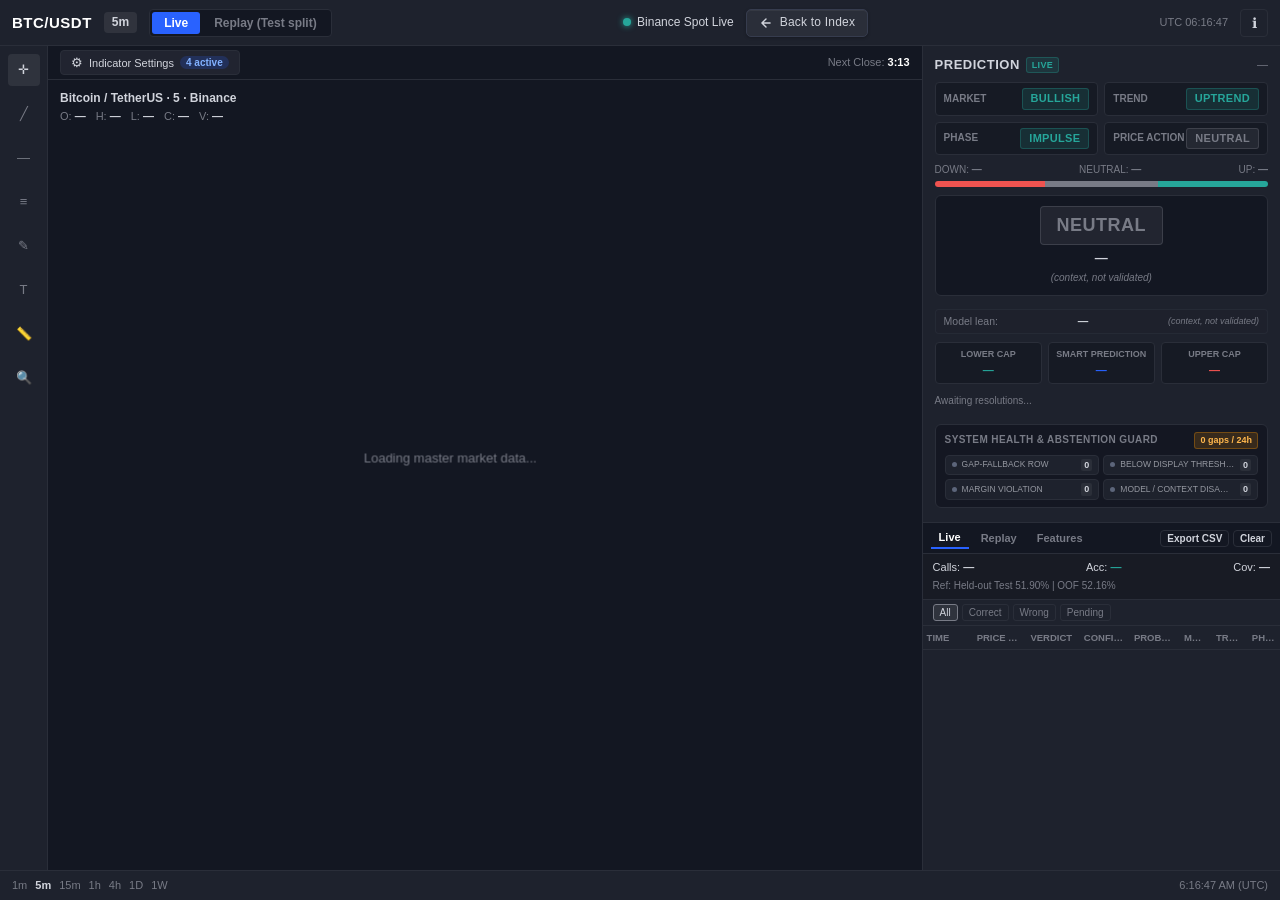
==== commit bb0c02d3: "feat(frontend): implement Part B shown_action displays, F5 marker policy, F3 band policy, Trust pane" ====
--- a/frontend/blank.html
+++ b/frontend/blank.html
@@ -254,7 +254,14 @@
           <div class="decision-card">
             <div id="pred-final-badge" class="decision-badge-large badge neutral">NEUTRAL</div>
             <div id="pred-confidence" class="decision-confidence tabular-nums">—</div>
-            <div class="uncalibrated-note">confidence is not calibrated</div>
+            <div class="uncalibrated-note">(context, not validated)</div>
+          </div>
+
+          <!-- Model Lean (Raw Ledger Action) -->
+          <div class="model-lean-card" id="pred-model-lean-card">
+            <span class="model-lean-label">Model lean:</span>
+            <span id="pred-model-lean" class="model-lean-val">—</span>
+            <span class="context-note">(context, not validated)</span>
           </div>
 
           <!-- Indicative Targets: 1x3 Side-by-Side Row -->
@@ -274,6 +281,36 @@
           </div>
           <div class="panel-row" style="font-size: 10px; color: var(--text-dim); margin-top: 2px;">
             <span id="pred-band-containment">Awaiting resolutions...</span>
+          </div>
+
+          <!-- Trust & Telemetry Panel (F6) -->
+          <div class="trust-panel" id="trust-panel">
+            <div class="trust-panel-header">
+              <span class="trust-title">System Health & Abstention Guard</span>
+              <span id="trust-gap-count" class="trust-gaps-badge">0 gaps / 24h</span>
+            </div>
+            <div class="trust-chips-grid">
+              <div class="trust-chip" id="chip-gap-fallback" title="Candle gap fallback occurred">
+                <span class="chip-dot"></span>
+                <span class="chip-label">GAP-FALLBACK ROW</span>
+                <span class="chip-count" id="count-gap-fallback">0</span>
+              </div>
+              <div class="trust-chip" id="chip-below-threshold" title="Max probability difference below delta display threshold">
+                <span class="chip-dot"></span>
+                <span class="chip-label">BELOW DISPLAY THRESHOLD</span>
+                <span class="chip-count" id="count-below-threshold">0</span>
+              </div>
+              <div class="trust-chip" id="chip-margin-violation" title="Directional margin |p_up - p_down| < m">
+                <span class="chip-dot"></span>
+                <span class="chip-label">MARGIN VIOLATION</span>
+                <span class="chip-count" id="count-margin-violation">0</span>
+              </div>
+              <div class="trust-chip" id="chip-context-disagreement" title="Model and Context Blend disagree on direction">
+                <span class="chip-dot"></span>
+                <span class="chip-label">MODEL / CONTEXT DISAGREEMENT</span>
+                <span class="chip-count" id="count-context-disagreement">0</span>
+              </div>
+            </div>
           </div>
         </section>
 
--- a/frontend/assets/css/dashboard.css
+++ b/frontend/assets/css/dashboard.css
@@ -967,7 +967,7 @@
 .log-table-container {
   flex: 1 1 0;
   overflow-y: auto;
-  overflow-x: auto;
+  overflow-x: hidden;
   min-height: 0;
   scrollbar-width: thin;
   scrollbar-color: #5c657a #181b24;
@@ -999,11 +999,10 @@
 }
 
 .log-table {
-  width: max-content;
-  min-width: 100%;
+  width: 100%;
   border-collapse: collapse;
-  font-size: 11px;
-  table-layout: auto;
+  font-size: 10.5px;
+  table-layout: fixed;
 }
 
 .log-table th {
@@ -1013,17 +1012,31 @@
   color: var(--text-dim);
   font-weight: 600;
   text-align: left;
-  padding: 6px 8px;
+  padding: 5px 4px;
   border-bottom: 1px solid var(--border);
   user-select: none;
-  font-size: 10px;
+  font-size: 9.5px;
   text-transform: uppercase;
-}
+  overflow: hidden;
+  text-overflow: ellipsis;
+  white-space: nowrap;
+}
+
+.log-table th:nth-child(1) { width: 14%; }
+.log-table th:nth-child(2) { width: 14%; }
+.log-table th:nth-child(3) { width: 16%; }
+.log-table th:nth-child(4) { width: 14%; }
+.log-table th:nth-child(5) { width: 14%; }
+.log-table th:nth-child(6) { width: 9%; }
+.log-table th:nth-child(7) { width: 10%; }
+.log-table th:nth-child(8) { width: 9%; }
 
 .log-table td {
-  padding: 6px 8px;
+  padding: 5px 4px;
   border-bottom: 1px solid rgba(42, 46, 57, 0.4);
   white-space: nowrap;
+  overflow: hidden;
+  text-overflow: ellipsis;
 }
 
 .verdict-mark {
@@ -1576,4 +1589,133 @@
   border: 1px solid rgba(255, 171, 0, 0.35);
 }
 
-
+/* Model Lean Card */
+.model-lean-card {
+  display: flex;
+  align-items: center;
+  justify-content: space-between;
+  background: rgba(30, 34, 45, 0.7);
+  border: 1px solid rgba(42, 46, 57, 0.7);
+  border-radius: 4px;
+  padding: 4px 8px;
+  margin-top: 5px;
+  font-size: 10.5px;
+}
+
+.model-lean-label {
+  color: var(--text-dim);
+  font-weight: 500;
+}
+
+.model-lean-val {
+  font-weight: 600;
+  color: var(--text-primary);
+  font-family: var(--font-mono);
+}
+
+.context-note {
+  font-size: 9px;
+  color: var(--text-dim);
+  font-style: italic;
+}
+
+/* Trust & Telemetry Panel (F6) */
+.trust-panel {
+  background: #141722;
+  border: 1px solid var(--border);
+  border-radius: 6px;
+  padding: 7px 9px;
+  margin-top: 8px;
+  margin-bottom: 4px;
+}
+
+.trust-panel-header {
+  display: flex;
+  align-items: center;
+  justify-content: space-between;
+  margin-bottom: 6px;
+}
+
+.trust-title {
+  font-size: 10px;
+  font-weight: 600;
+  color: var(--text-dim);
+  text-transform: uppercase;
+  letter-spacing: 0.4px;
+}
+
+.trust-gaps-badge {
+  font-size: 9px;
+  font-weight: 600;
+  padding: 1px 5px;
+  border-radius: 3px;
+  background: rgba(255, 152, 0, 0.15);
+  color: #ffb74d;
+  border: 1px solid rgba(255, 152, 0, 0.3);
+  font-family: var(--font-mono);
+}
+
+.trust-chips-grid {
+  display: grid;
+  grid-template-columns: 1fr 1fr;
+  gap: 4px;
+}
+
+.trust-chip {
+  display: flex;
+  align-items: center;
+  gap: 5px;
+  background: #1e222d;
+  border: 1px solid #2a2e39;
+  border-radius: 4px;
+  padding: 3px 6px;
+  font-size: 9px;
+  cursor: pointer;
+  transition: all 120ms ease;
+  min-width: 0;
+}
+
+.trust-chip:hover {
+  border-color: #4c5363;
+  background: #252a37;
+}
+
+.trust-chip.active {
+  border-color: #2962ff;
+  background: rgba(41, 98, 255, 0.12);
+}
+
+.trust-chip .chip-dot {
+  width: 5px;
+  height: 5px;
+  border-radius: 50%;
+  background: #5c657a;
+  flex-shrink: 0;
+}
+
+.trust-chip.alert .chip-dot {
+  background: #ff9800;
+  box-shadow: 0 0 4px #ff9800;
+}
+
+.trust-chip .chip-label {
+  color: #9598a1;
+  font-size: 8.5px;
+  white-space: nowrap;
+  overflow: hidden;
+  text-overflow: ellipsis;
+  flex: 1;
+}
+
+.trust-chip .chip-count {
+  font-weight: 700;
+  font-family: var(--font-mono);
+  color: #d1d4dc;
+  font-size: 9px;
+  padding: 0 3px;
+  border-radius: 2px;
+  background: rgba(255, 255, 255, 0.06);
+}
+
+
+
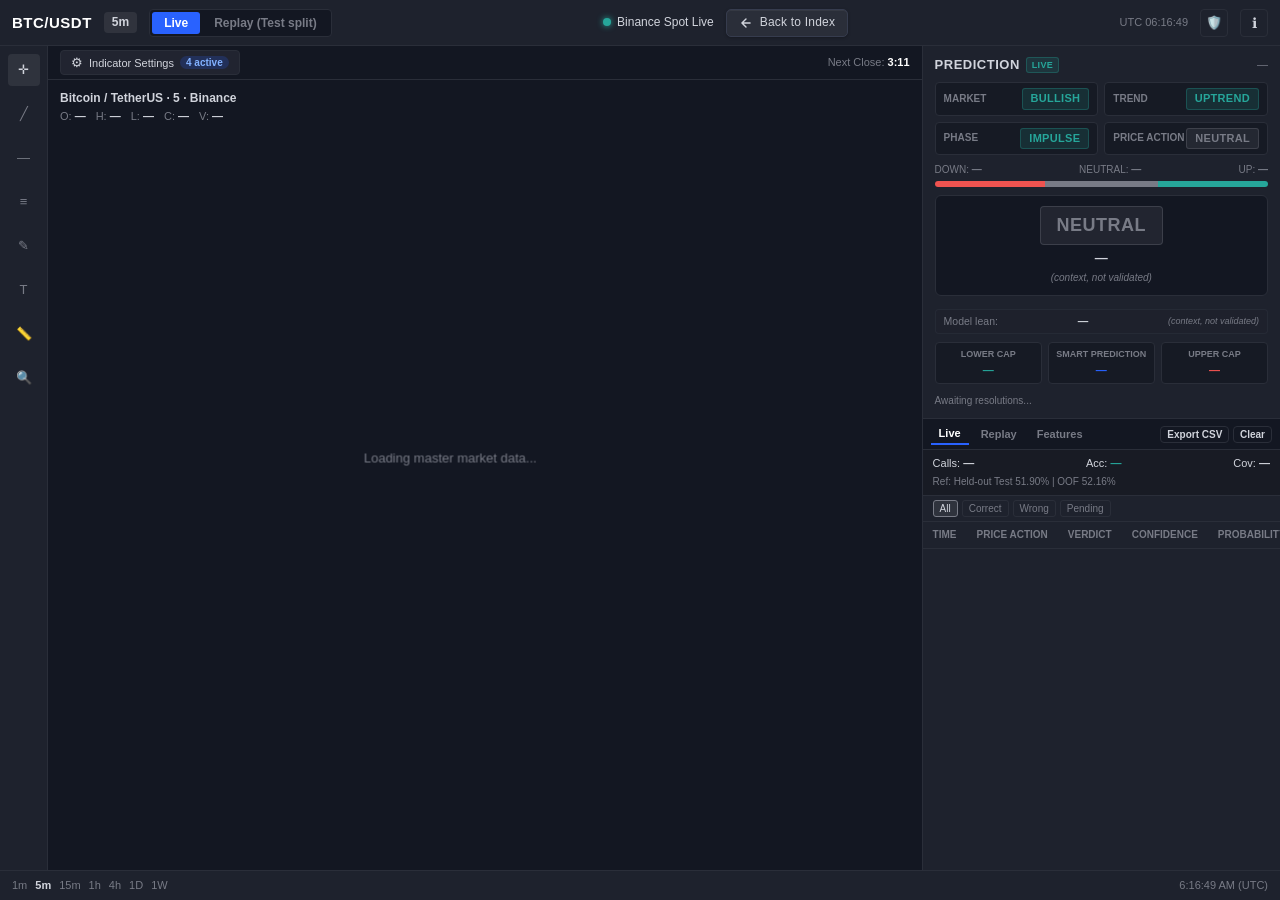
==== commit fee7beef: "Relocate System Health & Abstention Guard into top-right header popover dialog" ====
--- a/frontend/blank.html
+++ b/frontend/blank.html
@@ -38,7 +38,53 @@
 
       <div class="header-right">
         <div id="clock-server" class="tabular-nums" style="color: var(--text-dim); font-size: 11px;">UTC 00:00:00</div>
+        <button id="btn-trust-guard" class="btn-icon" aria-label="System Health & Abstention Guard" title="System Health & Abstention Guard" style="display: inline-flex; align-items: center; justify-content: center; font-size: 13px;">🛡️</button>
         <button id="btn-guide" class="btn-icon" aria-label="System Guide & Manual" title="System Guide">ℹ</button>
+      </div>
+
+      <!-- System Health & Abstention Guard Popover Dialog -->
+      <div id="trust-guard-popover" class="trust-guard-popover" role="dialog" aria-modal="true" aria-label="System Health & Abstention Guard">
+        <div class="settings-popover-header" style="display: flex; align-items: center; justify-content: space-between; margin-bottom: 4px;">
+          <div class="settings-title-group" style="display: flex; align-items: center; gap: 6px;">
+            <span class="settings-icon">🛡️</span>
+            <h3 class="settings-title" style="font-size: 13px; margin: 0; font-weight: 700; color: #fff;">System Health & Abstention Guard</h3>
+            <span id="trust-gap-count" class="trust-gaps-badge" style="margin-left: 6px;">0 gaps / 24h</span>
+          </div>
+          <button id="btn-close-trust-guard" class="btn-icon" aria-label="Close Guard">✕</button>
+        </div>
+        <div class="settings-popover-subtitle" style="font-size: 11px; color: var(--text-dim); margin-bottom: 12px; line-height: 1.4;">
+          Live data continuity monitoring, model telemetry, and display-layer abstention filters.
+        </div>
+        
+        <div class="trust-chips-grid modal-chips">
+          <div class="trust-chip" id="chip-gap-fallback" title="Candle gap fallback occurred">
+            <span class="chip-dot"></span>
+            <span class="chip-label">GAP-FALLBACK ROW</span>
+            <span class="chip-count" id="count-gap-fallback">0</span>
+          </div>
+          <div class="trust-chip" id="chip-below-threshold" title="Max probability difference below delta display threshold">
+            <span class="chip-dot"></span>
+            <span class="chip-label">BELOW DISPLAY THRESHOLD</span>
+            <span class="chip-count" id="count-below-threshold">0</span>
+          </div>
+          <div class="trust-chip" id="chip-margin-violation" title="Directional margin |p_up - p_down| < m">
+            <span class="chip-dot"></span>
+            <span class="chip-label">MARGIN VIOLATION</span>
+            <span class="chip-count" id="count-margin-violation">0</span>
+          </div>
+          <div class="trust-chip" id="chip-context-disagreement" title="Model and Context Blend disagree on direction">
+            <span class="chip-dot"></span>
+            <span class="chip-label">MODEL / CONTEXT DISAGREEMENT</span>
+            <span class="chip-count" id="count-context-disagreement">0</span>
+          </div>
+        </div>
+
+        <div class="trust-guard-details" style="margin-top: 12px; padding-top: 10px; border-top: 1px solid #2a2e39; font-size: 11px; color: #9598a1; line-height: 1.5;">
+          <div style="margin-bottom: 6px;"><b style="color: #d1d4dc;">• GAP-FALLBACK ROW:</b> Triggered when missing market candle continuity requires fallback to zero-signal inference. Never graded in accuracy scorecard.</div>
+          <div style="margin-bottom: 6px;"><b style="color: #d1d4dc;">• BELOW DISPLAY THRESHOLD:</b> Candidate signals where max probability difference from uniform baseline is below display threshold (δ = 0.015).</div>
+          <div style="margin-bottom: 6px;"><b style="color: #d1d4dc;">• MARGIN VIOLATION:</b> Candidate signals where directional separation |p_up - p_down| &lt; m (0.015).</div>
+          <div><b style="color: #d1d4dc;">• MODEL / CONTEXT DISAGREEMENT:</b> Divergence between raw statistical model prediction and context trend filter.</div>
+        </div>
       </div>
     </header>
 
@@ -283,35 +329,6 @@
             <span id="pred-band-containment">Awaiting resolutions...</span>
           </div>
 
-          <!-- Trust & Telemetry Panel (F6) -->
-          <div class="trust-panel" id="trust-panel">
-            <div class="trust-panel-header">
-              <span class="trust-title">System Health & Abstention Guard</span>
-              <span id="trust-gap-count" class="trust-gaps-badge">0 gaps / 24h</span>
-            </div>
-            <div class="trust-chips-grid">
-              <div class="trust-chip" id="chip-gap-fallback" title="Candle gap fallback occurred">
-                <span class="chip-dot"></span>
-                <span class="chip-label">GAP-FALLBACK ROW</span>
-                <span class="chip-count" id="count-gap-fallback">0</span>
-              </div>
-              <div class="trust-chip" id="chip-below-threshold" title="Max probability difference below delta display threshold">
-                <span class="chip-dot"></span>
-                <span class="chip-label">BELOW DISPLAY THRESHOLD</span>
-                <span class="chip-count" id="count-below-threshold">0</span>
-              </div>
-              <div class="trust-chip" id="chip-margin-violation" title="Directional margin |p_up - p_down| < m">
-                <span class="chip-dot"></span>
-                <span class="chip-label">MARGIN VIOLATION</span>
-                <span class="chip-count" id="count-margin-violation">0</span>
-              </div>
-              <div class="trust-chip" id="chip-context-disagreement" title="Model and Context Blend disagree on direction">
-                <span class="chip-dot"></span>
-                <span class="chip-label">MODEL / CONTEXT DISAGREEMENT</span>
-                <span class="chip-count" id="count-context-disagreement">0</span>
-              </div>
-            </div>
-          </div>
         </section>
 
         <!-- Panel 2: Prediction Log -->
--- a/frontend/assets/css/dashboard.css
+++ b/frontend/assets/css/dashboard.css
@@ -966,8 +966,8 @@
 /* Log Table Body */
 .log-table-container {
   flex: 1 1 0;
-  overflow-y: auto;
-  overflow-x: hidden;
+  overflow-y: auto !important;
+  overflow-x: auto !important;
   min-height: 0;
   scrollbar-width: thin;
   scrollbar-color: #5c657a #181b24;
@@ -999,10 +999,11 @@
 }
 
 .log-table {
-  width: 100%;
+  width: max-content;
+  min-width: 100%;
   border-collapse: collapse;
-  font-size: 10.5px;
-  table-layout: fixed;
+  font-size: 11px;
+  table-layout: auto;
 }
 
 .log-table th {
@@ -1012,31 +1013,19 @@
   color: var(--text-dim);
   font-weight: 600;
   text-align: left;
-  padding: 5px 4px;
+  padding: 6px 10px;
   border-bottom: 1px solid var(--border);
   user-select: none;
-  font-size: 9.5px;
+  font-size: 10px;
   text-transform: uppercase;
-  overflow: hidden;
-  text-overflow: ellipsis;
   white-space: nowrap;
-}
-
-.log-table th:nth-child(1) { width: 14%; }
-.log-table th:nth-child(2) { width: 14%; }
-.log-table th:nth-child(3) { width: 16%; }
-.log-table th:nth-child(4) { width: 14%; }
-.log-table th:nth-child(5) { width: 14%; }
-.log-table th:nth-child(6) { width: 9%; }
-.log-table th:nth-child(7) { width: 10%; }
-.log-table th:nth-child(8) { width: 9%; }
+  z-index: 2;
+}
 
 .log-table td {
-  padding: 5px 4px;
+  padding: 6px 10px;
   border-bottom: 1px solid rgba(42, 46, 57, 0.4);
   white-space: nowrap;
-  overflow: hidden;
-  text-overflow: ellipsis;
 }
 
 .verdict-mark {
@@ -1717,5 +1706,48 @@
   background: rgba(255, 255, 255, 0.06);
 }
 
-
-
+/* Trust Guard Popover Dialog */
+.trust-guard-popover {
+  position: absolute;
+  top: calc(var(--header-h) + 6px);
+  right: 12px;
+  width: 400px;
+  max-width: calc(100vw - 24px);
+  background: #1e222d;
+  border: 1px solid #2a2e39;
+  border-radius: 8px;
+  box-shadow: 0 12px 32px rgba(0, 0, 0, 0.75);
+  z-index: 1000;
+  display: none;
+  flex-direction: column;
+  padding: 14px;
+  animation: fadeInDown 150ms ease;
+}
+
+.trust-guard-popover.open {
+  display: flex;
+}
+
+.trust-guard-popover .trust-chips-grid {
+  grid-template-columns: 1fr 1fr;
+  gap: 8px;
+}
+
+.trust-guard-popover .trust-chip {
+  padding: 6px 10px;
+  font-size: 11px;
+}
+
+.trust-guard-popover .chip-label {
+  font-size: 10px;
+  font-weight: 600;
+}
+
+.trust-guard-popover .chip-count {
+  font-size: 11px;
+  padding: 1px 6px;
+  border-radius: 4px;
+}
+
+
+
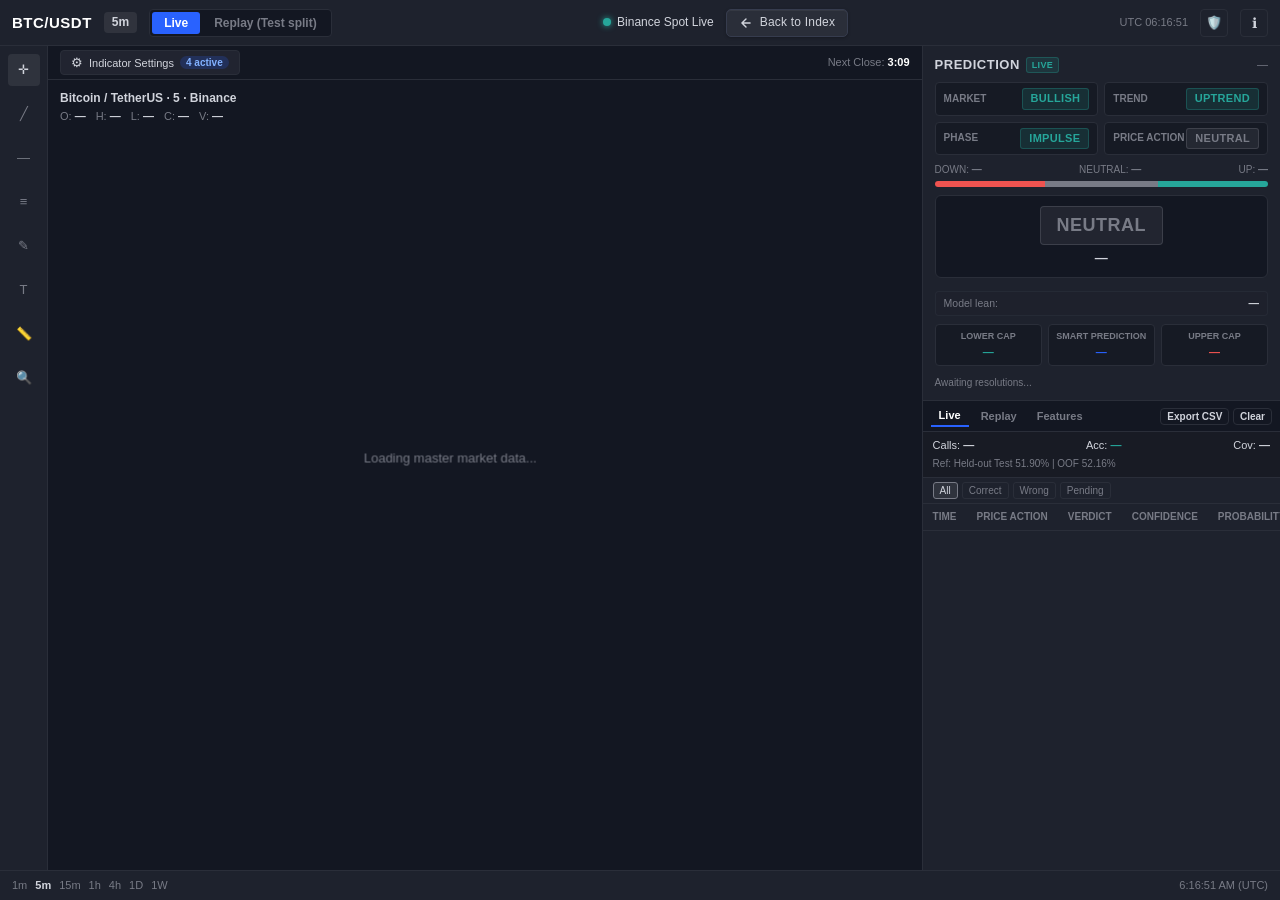
==== commit 8acca6e9: "Remove '(context, not validated)' note from frontend/blank.html" ====
--- a/frontend/blank.html
+++ b/frontend/blank.html
@@ -300,14 +300,12 @@
           <div class="decision-card">
             <div id="pred-final-badge" class="decision-badge-large badge neutral">NEUTRAL</div>
             <div id="pred-confidence" class="decision-confidence tabular-nums">—</div>
-            <div class="uncalibrated-note">(context, not validated)</div>
           </div>
 
           <!-- Model Lean (Raw Ledger Action) -->
           <div class="model-lean-card" id="pred-model-lean-card">
             <span class="model-lean-label">Model lean:</span>
             <span id="pred-model-lean" class="model-lean-val">—</span>
-            <span class="context-note">(context, not validated)</span>
           </div>
 
           <!-- Indicative Targets: 1x3 Side-by-Side Row -->
--- a/frontend/assets/css/dashboard.css
+++ b/frontend/assets/css/dashboard.css
@@ -795,6 +795,8 @@
   font-size: 11px;
   text-transform: uppercase;
   letter-spacing: 0.3px;
+  white-space: nowrap;
+  display: inline-block;
 }
 
 .badge.up, .badge.uptrend, .badge.impulse, .badge.bullish {
@@ -809,7 +811,7 @@
   border: 1px solid rgba(239, 83, 80, 0.3);
 }
 
-.badge.neutral, .badge.no_call {
+.badge.neutral, .badge.no_call, .badge.no-clear-signal, .badge.no-signal {
   background: rgba(120, 123, 134, 0.15);
   color: var(--neutral);
   border: 1px solid rgba(120, 123, 134, 0.3);
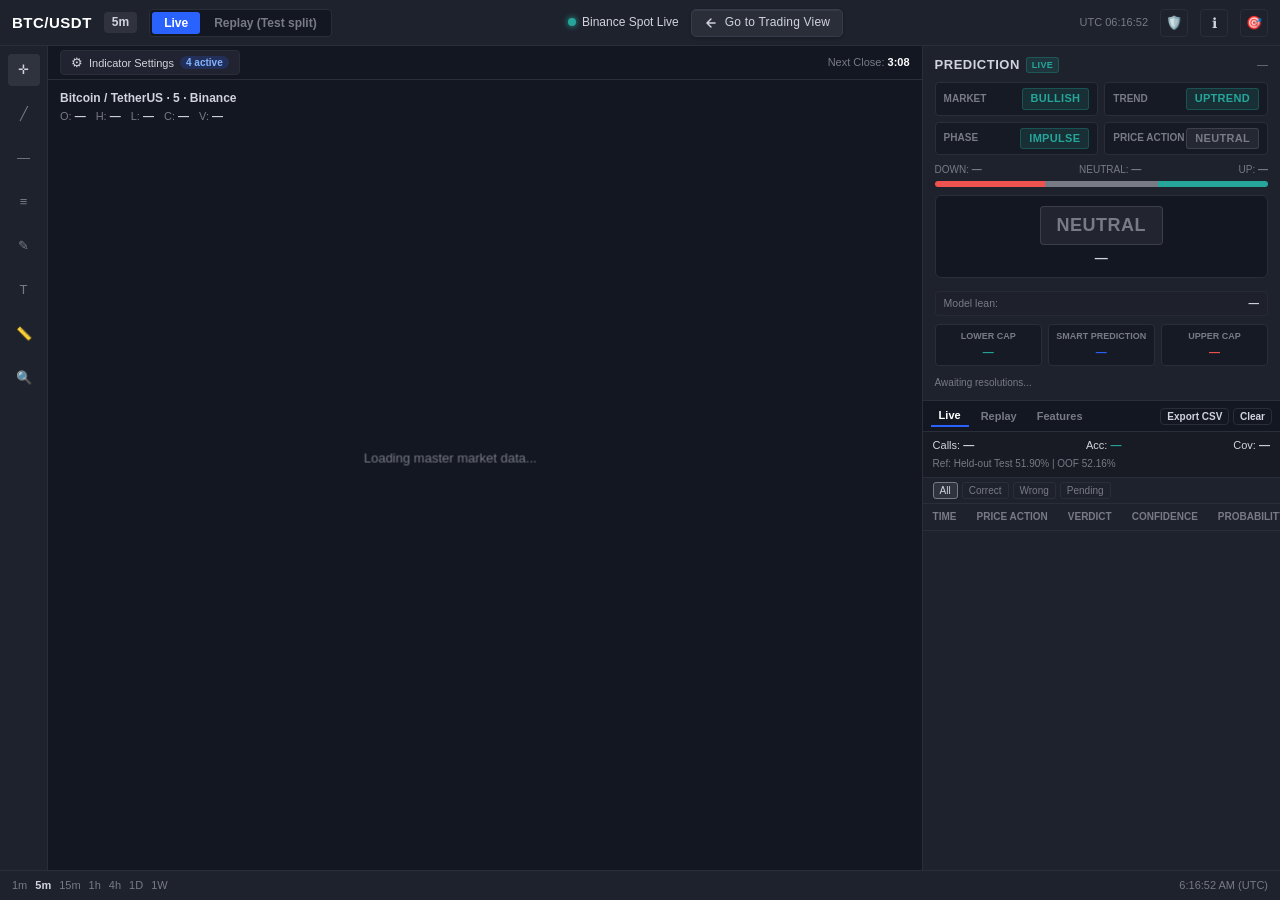
==== commit d7150b8b: "zones" ====
--- a/frontend/blank.html
+++ b/frontend/blank.html
@@ -6,6 +6,7 @@
   <meta name="viewport" content="width=device-width, initial-scale=1, viewport-fit=cover">
   <title>BTC/USDT 5m — AI Trader Dashboard</title>
   <link rel="stylesheet" href="assets/css/dashboard.css?v=1.2">
+  <link rel="stylesheet" href="assets/css/trade_zones.css">
   <script src="assets/js/native_chart.js?v=1.1"></script>
 </head>
 
@@ -28,11 +29,11 @@
           <span id="status-dot" class="status-dot live"></span>
           <span id="status-text">Connecting...</span>
         </div>
-        <a id="btn-back-index" href="index.html" class="btn-back-index" role="button" aria-label="Back to index page" title="Back to index.html">
+        <a id="btn-back-index" href="index.html" class="btn-back-index" role="button" aria-label="Go to Trading View" title="Go to Trading View">
           <svg class="btn-back-icon" width="14" height="14" viewBox="0 0 24 24" fill="none" stroke="currentColor" stroke-width="2.4" stroke-linecap="round" stroke-linejoin="round" aria-hidden="true">
             <path d="M19 12H5M12 19l-7-7 7-7"/>
           </svg>
-          <span class="btn-back-text">Back to Index</span>
+          <span class="btn-back-text">Go to Trading View</span>
         </a>
       </div>
 
@@ -40,6 +41,7 @@
         <div id="clock-server" class="tabular-nums" style="color: var(--text-dim); font-size: 11px;">UTC 00:00:00</div>
         <button id="btn-trust-guard" class="btn-icon" aria-label="System Health & Abstention Guard" title="System Health & Abstention Guard" style="display: inline-flex; align-items: center; justify-content: center; font-size: 13px;">🛡️</button>
         <button id="btn-guide" class="btn-icon" aria-label="System Guide & Manual" title="System Guide">ℹ</button>
+        <button id="btn-trade-zones" class="btn-icon" aria-label="Trade Zones" title="Trade Zones" style="display: inline-flex; align-items: center; justify-content: center; font-size: 13px;">🎯</button>
       </div>
 
       <!-- System Health & Abstention Guard Popover Dialog -->
@@ -476,6 +478,166 @@
           </div>
         </section>
       </aside>
+
+      <!-- Collapsible Trade Zones Right Panel (Additive, strictly isolated) -->
+      <aside id="trade-zones-panel" class="trade-zones-panel" hidden aria-label="Trade Zones Panel">
+        <!-- Header -->
+        <div class="tz-header">
+          <div class="tz-title-group">
+            <span style="font-size: 13px;">🎯</span>
+            <span class="tz-title">Trade Zones</span>
+            <span class="badge" style="background: rgba(41,98,255,0.2); color: #2962ff; font-size: 8px; padding: 1px 4px;">N=2 (10m)</span>
+          </div>
+          <button id="btn-close-trade-zones" class="btn-icon" aria-label="Close Trade Zones" style="font-size: 11px; padding: 2px 6px;">✕</button>
+        </div>
+
+        <div class="tz-scroll-body">
+          <!-- 1. Active Signal Card -->
+          <div class="tz-card">
+            <div class="tz-card-title">
+              <span>Active Signal</span>
+              <span id="tz-expiry-countdown" style="font-size: 9px; font-weight: 600; color: #2962ff;">--:-- to expiry</span>
+            </div>
+            <div class="tz-signal-header">
+              <span id="tz-signal-badge" class="tz-badge-large neutral">NEUTRAL</span>
+              <span id="tz-confidence-val" style="font-size: 11px; font-weight: 700; color: #d1d4dc;">— Confidence</span>
+            </div>
+
+            <!-- Agreement Meter -->
+            <div class="tz-agreement-box">
+              <div style="display: flex; justify-content: space-between; font-size: 9px; color: var(--text-dim, #787b86);">
+                <span>Sub-Model Agreement</span>
+                <span id="tz-agreement-val" style="font-weight: 700; color: #d1d4dc;">—%</span>
+              </div>
+              <div class="tz-agreement-bar-track">
+                <div id="tz-agreement-fill" class="tz-agreement-bar-fill" style="width: 50%;"></div>
+              </div>
+            </div>
+
+            <!-- Regime & Status -->
+            <div class="tz-meta-row">
+              <span style="color: var(--text-dim, #787b86); font-size: 10px;">Market Regime:</span>
+              <span id="tz-regime-pill" class="tz-regime-pill">ranging</span>
+            </div>
+          </div>
+
+          <!-- 2. Levels Card -->
+          <div class="tz-card">
+            <div class="tz-card-title">
+              <span>Execution Levels</span>
+              <span style="font-size: 8px; color: var(--text-dim, #787b86);">23 bps friction floor</span>
+            </div>
+            <div class="tz-levels-grid">
+              <div class="tz-level-item" style="grid-column: span 2;">
+                <span class="tz-level-label">🟢 Entry Range</span>
+                <span id="tz-level-entry" class="tz-level-val">—</span>
+              </div>
+              <div class="tz-level-item">
+                <span class="tz-level-label">🎯 Target</span>
+                <span id="tz-level-target" class="tz-level-val target">—</span>
+              </div>
+              <div class="tz-level-item">
+                <span class="tz-level-label">🛑 Stop Loss</span>
+                <span id="tz-level-stop" class="tz-level-val stop">—</span>
+              </div>
+              <div class="tz-level-item">
+                <span class="tz-level-label">⚖ Risk / Reward</span>
+                <span id="tz-level-rr" class="tz-level-val">—</span>
+              </div>
+              <div class="tz-level-item">
+                <span class="tz-level-label">⏱️ Horizon</span>
+                <span id="tz-level-net-bps" class="tz-level-val expected">2 Candles (10m)</span>
+              </div>
+            </div>
+          </div>
+
+          <!-- 3. Model & TA Evidence Chips (12 sub-models) -->
+          <div class="tz-card">
+            <div class="tz-card-title">
+              <span>Evidence Chips (12 Votes)</span>
+              <span style="font-size: 8px; color: var(--text-dim, #787b86);">6 Models + 6 TA</span>
+            </div>
+            <div id="tz-chips-container" class="tz-chips-container">
+              <!-- Dynamically populated -->
+            </div>
+          </div>
+
+          <!-- 4. Switches & Tunable Multipliers -->
+          <div class="tz-card">
+            <div class="tz-card-title">Chart & Multipliers</div>
+            <div style="display: flex; flex-direction: column; gap: 8px;">
+              <label class="tz-switch-row">
+                <span class="tz-switch-label">Show zones on chart</span>
+                <span class="tz-toggle">
+                  <input type="checkbox" id="tz-switch-show-chart" checked>
+                  <span class="tz-toggle-slider"></span>
+                </span>
+              </label>
+              <label class="tz-switch-row">
+                <span class="tz-switch-label">Active zone only</span>
+                <span class="tz-toggle">
+                  <input type="checkbox" id="tz-switch-active-only" checked>
+                  <span class="tz-toggle-slider"></span>
+                </span>
+              </label>
+
+              <!-- Tunable multipliers -->
+              <div style="font-size: 9px; color: var(--text-dim, #787b86); text-transform: uppercase; margin-top: 4px; font-weight: 700;">Multipliers (Tuned on OOF / Val)</div>
+              <div class="tz-settings-grid">
+                <div class="tz-input-wrap">
+                  <span class="tz-input-label">k_entry (ATR)</span>
+                  <input type="number" id="tz-input-k-entry" class="tz-input-field" value="0.75" step="0.05" min="0.1" max="3.0">
+                </div>
+                <div class="tz-input-wrap">
+                  <span class="tz-input-label">k_stop (Vol)</span>
+                  <input type="number" id="tz-input-k-stop" class="tz-input-field" value="1.25" step="0.05" min="0.5" max="4.0">
+                </div>
+                <div class="tz-input-wrap">
+                  <span class="tz-input-label">scale (GK)</span>
+                  <input type="number" id="tz-input-scale" class="tz-input-field" value="1.50" step="0.1" min="0.5" max="5.0">
+                </div>
+                <div class="tz-input-wrap">
+                  <span class="tz-input-label">buffer (bps)</span>
+                  <input type="number" id="tz-input-buffer" class="tz-input-field" value="5.0" step="1.0" min="0" max="20">
+                </div>
+              </div>
+            </div>
+          </div>
+
+          <!-- 5. Zone History Table -->
+          <div class="tz-card">
+            <div class="tz-card-title">
+              <span>Zone History</span>
+              <span id="tz-running-hit-rate" style="font-size: 9px; color: #00e676; font-weight: 700;">—%</span>
+            </div>
+            <div class="tz-history-wrap">
+              <div class="tz-history-stats">
+                <span>Resolved Trades</span>
+                <span id="tz-running-net-bps" style="font-weight: 700;">Wins: 0 | Losses: 0</span>
+              </div>
+              <table class="tz-history-table">
+                <thead>
+                  <tr>
+                    <th style="width: 28px; text-align: center;" title="Show zone on chart">Zone</th>
+                    <th>Time</th>
+                    <th>Dir</th>
+                    <th>Entry</th>
+                    <th style="text-align: right;">Verdict</th>
+                  </tr>
+                </thead>
+                <tbody id="tz-history-body">
+                  <!-- Dynamically populated -->
+                </tbody>
+              </table>
+            </div>
+          </div>
+
+          <!-- 6. Disclaimer -->
+          <div class="tz-disclaimer">
+            Decision-support tool for education and paper trading, not financial advice.
+          </div>
+        </div>
+      </aside>
     </main>
 
     <!-- 3. Bottom Bar -->
@@ -539,6 +701,10 @@
 
   <script src="assets/js/features_data.js?v=1.1"></script>
   <script src="assets/js/dashboard.js?v=1.4"></script>
+  <script src="assets/js/zone_config.js"></script>
+  <script src="assets/js/zone_calculator.js"></script>
+  <script src="assets/js/zone_chart_overlay.js"></script>
+  <script src="assets/js/trade_zones_panel.js"></script>
 </body>
 
 </html>
--- a/frontend/assets/css/trade_zones.css
+++ b/frontend/assets/css/trade_zones.css
@@ -0,0 +1,520 @@
+/* ==========================================================================
+   TRADE ZONES EXTENSION STYLESHEET
+   Strictly isolated and additive. Matches TradingView dark theme.
+   ========================================================================== */
+
+#btn-trade-zones.active {
+  background: rgba(41, 98, 255, 0.25) !important;
+  color: #2962ff !important;
+  border-color: #2962ff !important;
+}
+
+/* Grid layout adaptation when Trade Zones panel is open */
+.main-row.trade-zones-open {
+  grid-template-columns: var(--left-bar-w) 1fr var(--right-col-w) 320px !important;
+}
+
+/* Collapsible Trade Zones Right Panel */
+.trade-zones-panel {
+  grid-column: 4;
+  grid-row: 1;
+  width: 320px;
+  min-width: 320px;
+  max-width: 320px;
+  height: 100%;
+  background: var(--bg-panel, #1e222d);
+  border-left: 1px solid var(--border, #2a2e39);
+  display: flex !important;
+  flex-direction: column;
+  overflow: hidden;
+  z-index: 80;
+  box-sizing: border-box;
+  animation: slideInRight 0.18s cubic-bezier(0, 0, 0.2, 1);
+}
+
+.trade-zones-panel[hidden] {
+  display: none !important;
+}
+
+@media (max-width: 1250px) {
+  .main-row.trade-zones-open {
+    grid-template-columns: var(--left-bar-w) 1fr var(--right-col-w) !important;
+  }
+  .trade-zones-panel {
+    position: absolute !important;
+    top: var(--header-h, 46px) !important;
+    right: 0 !important;
+    width: var(--right-col-w, 360px) !important;
+    max-width: 100vw !important;
+    bottom: var(--bottom-h, 30px) !important;
+    z-index: 120 !important;
+    box-shadow: -6px 0 24px rgba(0, 0, 0, 0.6) !important;
+  }
+}
+
+@keyframes slideInRight {
+  from {
+    transform: translateX(100%);
+    opacity: 0.5;
+  }
+  to {
+    transform: translateX(0);
+    opacity: 1;
+  }
+}
+
+.tz-header {
+  padding: 8px 12px;
+  background: rgba(19, 23, 34, 0.85);
+  border-bottom: 1px solid var(--border, #2a2e39);
+  display: flex;
+  align-items: center;
+  justify-content: space-between;
+  flex-shrink: 0;
+}
+
+.tz-title-group {
+  display: flex;
+  align-items: center;
+  gap: 6px;
+}
+
+.tz-title {
+  font-size: 11px;
+  font-weight: 700;
+  letter-spacing: 0.5px;
+  color: #d1d4dc;
+  text-transform: uppercase;
+}
+
+.tz-scroll-body {
+  flex: 1;
+  overflow-y: auto;
+  overflow-x: hidden;
+  padding: 10px;
+  display: flex;
+  flex-direction: column;
+  gap: 10px;
+}
+
+/* Custom scrollbar */
+.tz-scroll-body::-webkit-scrollbar {
+  width: 4px;
+}
+.tz-scroll-body::-webkit-scrollbar-track {
+  background: transparent;
+}
+.tz-scroll-body::-webkit-scrollbar-thumb {
+  background: #363c4e;
+  border-radius: 2px;
+}
+
+/* Cards */
+.tz-card {
+  background: rgba(19, 23, 34, 0.6);
+  border: 1px solid var(--border, #2a2e39);
+  border-radius: 6px;
+  padding: 10px;
+  display: flex;
+  flex-direction: column;
+  gap: 8px;
+}
+
+.tz-card-title {
+  font-size: 10px;
+  font-weight: 700;
+  color: var(--text-dim, #787b86);
+  text-transform: uppercase;
+  letter-spacing: 0.4px;
+  display: flex;
+  align-items: center;
+  justify-content: space-between;
+}
+
+/* Active Signal Card */
+.tz-signal-header {
+  display: flex;
+  align-items: center;
+  justify-content: space-between;
+}
+
+.tz-badge-large {
+  padding: 4px 10px;
+  font-size: 13px;
+  font-weight: 800;
+  border-radius: 4px;
+  letter-spacing: 0.5px;
+  display: inline-flex;
+  align-items: center;
+  gap: 5px;
+}
+
+.tz-badge-large.long {
+  background: rgba(0, 230, 118, 0.15);
+  color: #00e676;
+  border: 1px solid rgba(0, 230, 118, 0.4);
+}
+
+.tz-badge-large.short {
+  background: rgba(255, 23, 68, 0.15);
+  color: #ff1744;
+  border: 1px solid rgba(255, 23, 68, 0.4);
+}
+
+.tz-badge-large.neutral {
+  background: rgba(120, 123, 134, 0.15);
+  color: #787b86;
+  border: 1px solid rgba(120, 123, 134, 0.4);
+}
+
+.tz-meta-row {
+  display: flex;
+  align-items: center;
+  justify-content: space-between;
+  font-size: 11px;
+}
+
+.tz-regime-pill {
+  padding: 2px 6px;
+  border-radius: 3px;
+  font-size: 9px;
+  font-weight: 700;
+  text-transform: uppercase;
+  background: #2a2e39;
+  color: #d1d4dc;
+}
+
+.tz-regime-pill.high-volatility {
+  background: rgba(255, 152, 0, 0.2);
+  color: #ff9800;
+  border: 1px solid rgba(255, 152, 0, 0.4);
+}
+
+.tz-regime-pill.trending {
+  background: rgba(41, 98, 255, 0.2);
+  color: #2962ff;
+  border: 1px solid rgba(41, 98, 255, 0.4);
+}
+
+/* Agreement Score Meter */
+.tz-agreement-box {
+  display: flex;
+  flex-direction: column;
+  gap: 4px;
+}
+
+.tz-agreement-bar-track {
+  width: 100%;
+  height: 5px;
+  background: #2a2e39;
+  border-radius: 3px;
+  overflow: hidden;
+}
+
+.tz-agreement-bar-fill {
+  height: 100%;
+  background: #2962ff;
+  border-radius: 3px;
+  transition: width 0.3s ease;
+}
+
+.tz-agreement-bar-fill.conflicts {
+  background: #ff9800;
+}
+
+/* Levels Grid */
+.tz-levels-grid {
+  display: grid;
+  grid-template-columns: 1fr 1fr;
+  gap: 6px;
+}
+
+.tz-level-item {
+  background: rgba(19, 23, 34, 0.5);
+  border: 1px solid var(--border, #2a2e39);
+  border-radius: 4px;
+  padding: 5px 7px;
+  display: flex;
+  flex-direction: column;
+  gap: 2px;
+}
+
+.tz-level-label {
+  font-size: 9px;
+  color: var(--text-dim, #787b86);
+  text-transform: uppercase;
+  font-weight: 600;
+}
+
+.tz-level-val {
+  font-size: 11px;
+  font-weight: 700;
+  font-family: monospace, sans-serif;
+  color: #d1d4dc;
+}
+
+.tz-level-val.target {
+  color: #00e676;
+}
+
+.tz-level-val.stop {
+  color: #ff1744;
+}
+
+.tz-level-val.expected {
+  color: #2962ff;
+}
+
+/* Model Evidence Chips (12 chips) */
+.tz-chips-container {
+  display: grid;
+  grid-template-columns: repeat(3, 1fr);
+  gap: 4px;
+}
+
+.tz-chip {
+  padding: 3px 5px;
+  border-radius: 3px;
+  background: #2a2e39;
+  display: flex;
+  flex-direction: column;
+  align-items: center;
+  justify-content: center;
+  text-align: center;
+  border: 1px solid transparent;
+}
+
+.tz-chip.bullish {
+  background: rgba(0, 230, 118, 0.12);
+  border-color: rgba(0, 230, 118, 0.3);
+  color: #00e676;
+}
+
+.tz-chip.bearish {
+  background: rgba(255, 23, 68, 0.12);
+  border-color: rgba(255, 23, 68, 0.3);
+  color: #ff1744;
+}
+
+.tz-chip.neutral {
+  background: rgba(120, 123, 134, 0.12);
+  border-color: rgba(120, 123, 134, 0.3);
+  color: #787b86;
+}
+
+.tz-chip-name {
+  font-size: 8px;
+  font-weight: 600;
+  text-transform: uppercase;
+  letter-spacing: 0.3px;
+  white-space: nowrap;
+}
+
+.tz-chip-val {
+  font-size: 9px;
+  font-weight: 700;
+  font-family: monospace, sans-serif;
+}
+
+/* Zone History Table */
+.tz-history-wrap {
+  display: flex;
+  flex-direction: column;
+  gap: 4px;
+}
+
+.tz-history-stats {
+  display: flex;
+  align-items: center;
+  justify-content: space-between;
+  font-size: 10px;
+  color: var(--text-dim, #787b86);
+  padding-bottom: 2px;
+}
+
+.tz-history-table {
+  width: 100%;
+  border-collapse: collapse;
+  font-size: 10px;
+}
+
+.tz-history-table th {
+  text-align: left;
+  font-size: 8px;
+  text-transform: uppercase;
+  color: var(--text-dim, #787b86);
+  padding: 3px 4px;
+  border-bottom: 1px solid var(--border, #2a2e39);
+}
+
+.tz-history-table td {
+  padding: 3px 4px;
+  border-bottom: 1px solid rgba(42, 46, 57, 0.5);
+  font-family: monospace, sans-serif;
+  color: #d1d4dc;
+}
+
+.tz-outcome-badge {
+  padding: 1px 4px;
+  border-radius: 2px;
+  font-size: 8px;
+  font-weight: 700;
+  text-transform: uppercase;
+  display: inline-block;
+}
+
+.tz-outcome-badge.target-hit {
+  background: rgba(0, 230, 118, 0.15);
+  color: #00e676;
+}
+
+.tz-outcome-badge.stopped-out {
+  background: rgba(255, 23, 68, 0.15);
+  color: #ff1744;
+}
+
+.tz-outcome-badge.flipped {
+  background: rgba(255, 152, 0, 0.15);
+  color: #ff9800;
+}
+
+.tz-outcome-badge.expired {
+  background: rgba(120, 123, 134, 0.15);
+  color: #787b86;
+}
+
+.tz-history-table tbody tr {
+  cursor: pointer;
+  transition: background 0.15s ease;
+}
+
+.tz-history-table tbody tr:hover {
+  background: rgba(255, 255, 255, 0.04);
+}
+
+.tz-zone-toggle {
+  cursor: pointer;
+  accent-color: #2962ff;
+  width: 13px;
+  height: 13px;
+  margin: 0;
+  vertical-align: middle;
+}
+
+.tz-outcome-badge.neutral {
+  background: rgba(120, 123, 134, 0.15);
+  color: #787b86;
+}
+
+.tz-outcome-badge.active {
+  background: rgba(41, 98, 255, 0.15);
+  color: #2962ff;
+}
+
+/* Switches & Controls */
+.tz-switch-row {
+  display: flex;
+  align-items: center;
+  justify-content: space-between;
+  font-size: 11px;
+  color: #d1d4dc;
+  cursor: pointer;
+}
+
+.tz-switch-label {
+  display: flex;
+  align-items: center;
+  gap: 6px;
+  user-select: none;
+}
+
+.tz-toggle {
+  position: relative;
+  width: 28px;
+  height: 16px;
+  display: inline-block;
+}
+
+.tz-toggle input {
+  opacity: 0;
+  width: 0;
+  height: 0;
+}
+
+.tz-toggle-slider {
+  position: absolute;
+  cursor: pointer;
+  top: 0;
+  left: 0;
+  right: 0;
+  bottom: 0;
+  background-color: #2a2e39;
+  transition: .2s;
+  border-radius: 16px;
+}
+
+.tz-toggle-slider:before {
+  position: absolute;
+  content: "";
+  height: 12px;
+  width: 12px;
+  left: 2px;
+  bottom: 2px;
+  background-color: #fff;
+  transition: .2s;
+  border-radius: 50%;
+}
+
+.tz-toggle input:checked + .tz-toggle-slider {
+  background-color: #2962ff;
+}
+
+.tz-toggle input:checked + .tz-toggle-slider:before {
+  transform: translateX(12px);
+}
+
+/* Settings Multipliers */
+.tz-settings-grid {
+  display: grid;
+  grid-template-columns: 1fr 1fr;
+  gap: 6px;
+}
+
+.tz-input-wrap {
+  display: flex;
+  flex-direction: column;
+  gap: 2px;
+}
+
+.tz-input-label {
+  font-size: 9px;
+  color: var(--text-dim, #787b86);
+}
+
+.tz-input-field {
+  background: #131722;
+  border: 1px solid var(--border, #2a2e39);
+  border-radius: 3px;
+  padding: 3px 6px;
+  color: #d1d4dc;
+  font-size: 10px;
+  font-family: monospace, sans-serif;
+  width: 100%;
+  box-sizing: border-box;
+}
+
+.tz-input-field:focus {
+  outline: none;
+  border-color: #2962ff;
+}
+
+/* Disclaimer */
+.tz-disclaimer {
+  font-size: 9px;
+  color: var(--text-dim, #787b86);
+  line-height: 1.35;
+  background: rgba(19, 23, 34, 0.4);
+  border-left: 2px solid #2962ff;
+  padding: 6px 8px;
+  border-radius: 0 4px 4px 0;
+}
